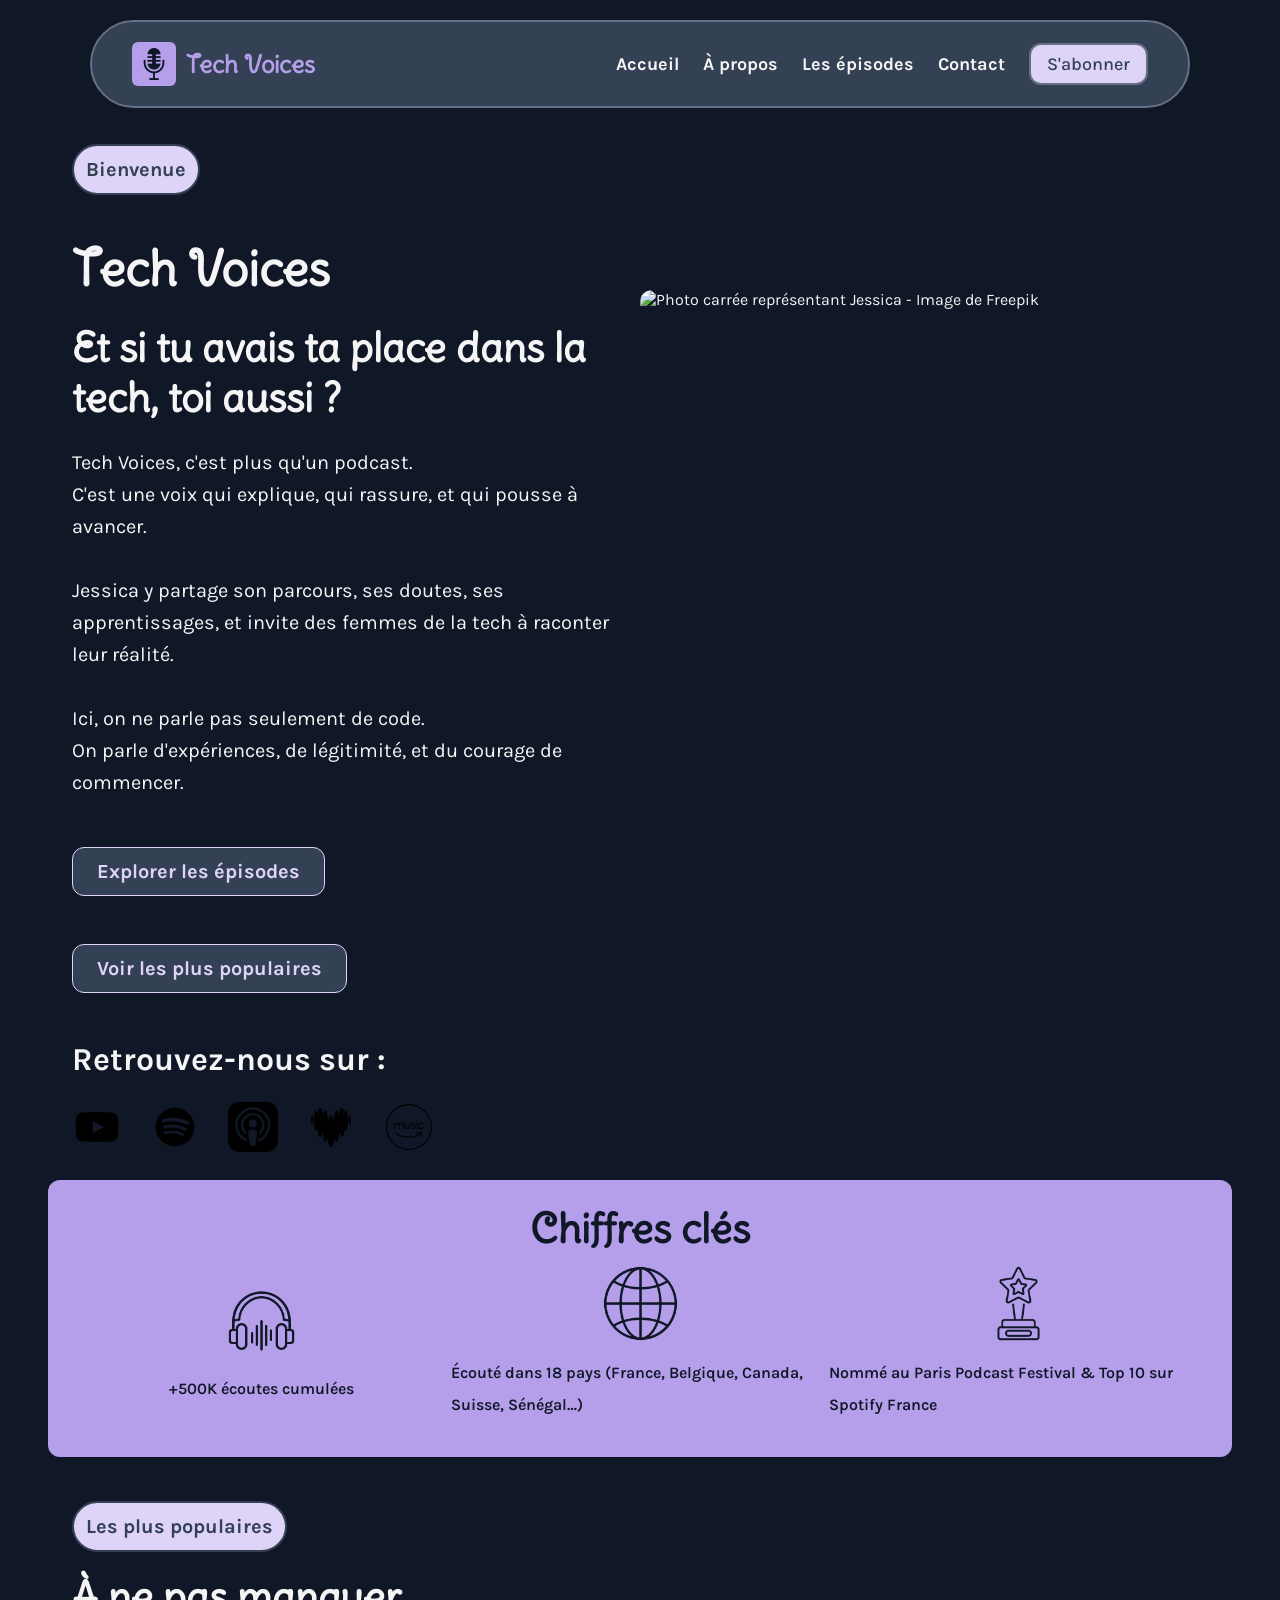
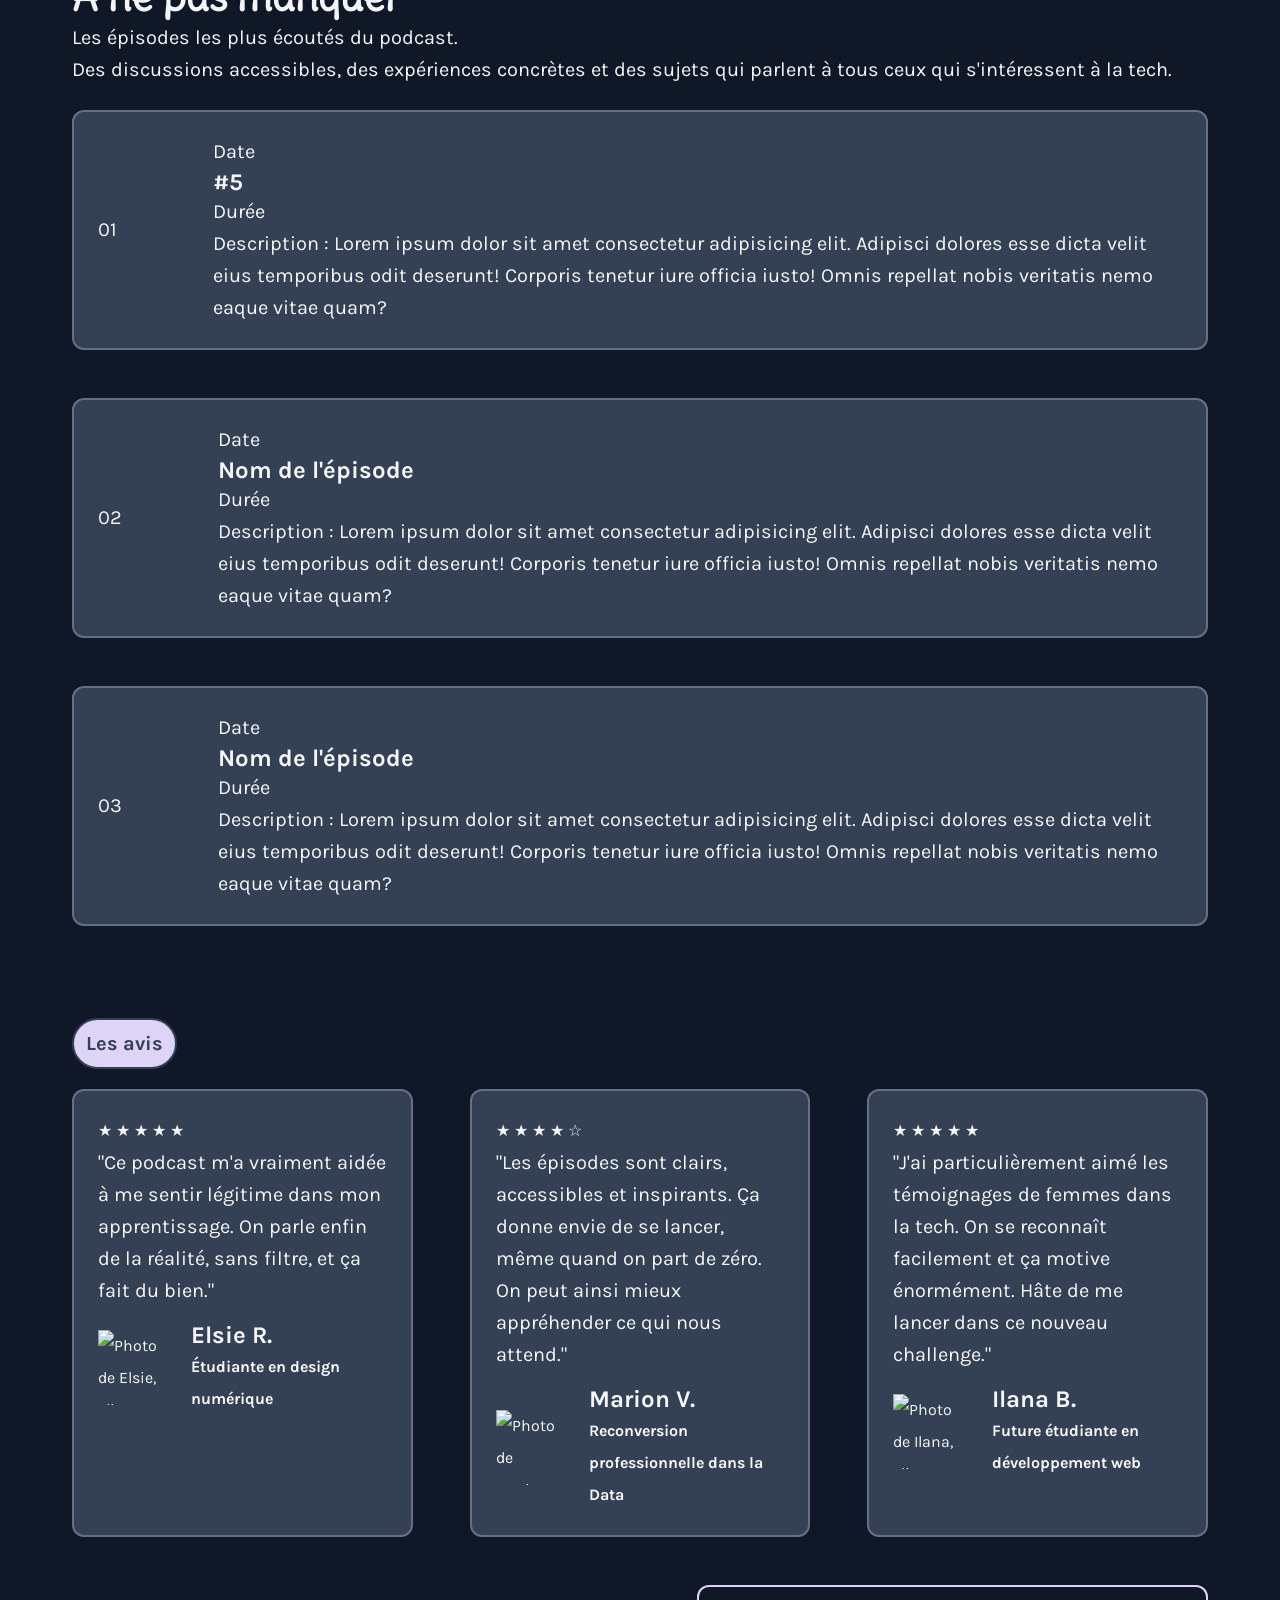
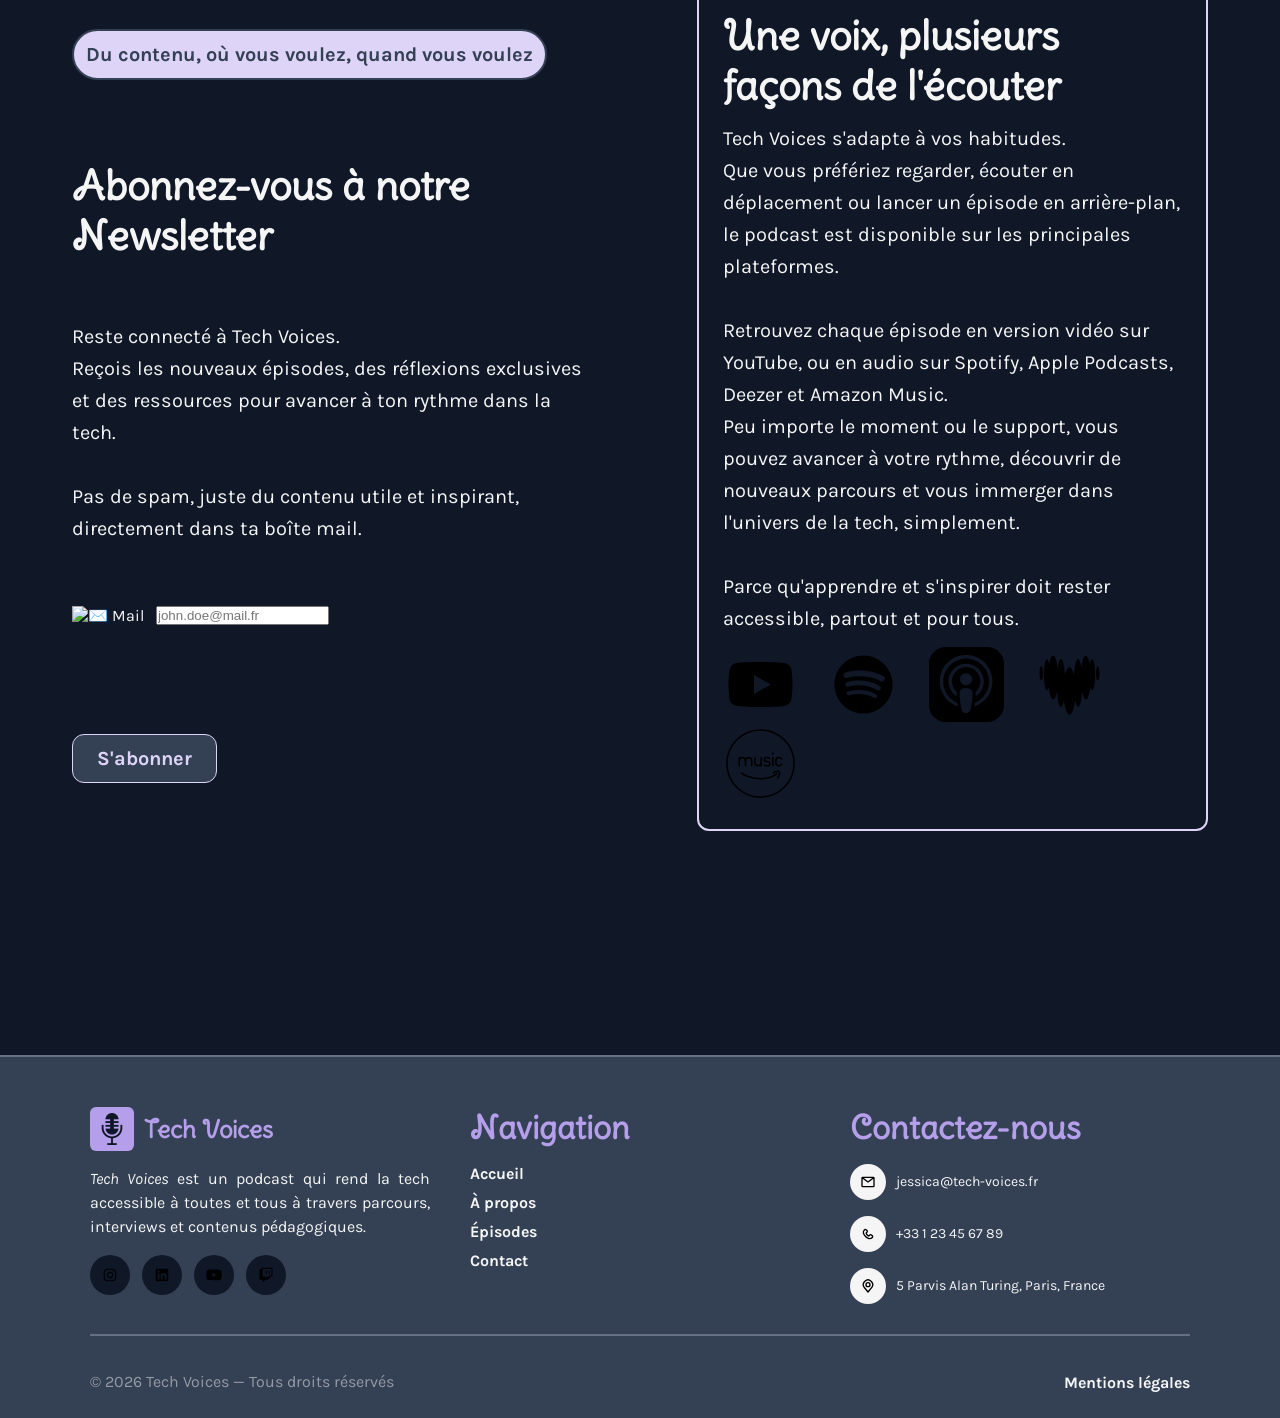
==== index.html @ b7dbbfb1 "Project init - Tech Voices" ====
<!doctype html>
<html lang="fr">
  <head>
    <meta charset="UTF-8" />
    <meta name="viewport" content="width=device-width, initial-scale=1.0" />
    <title>Tech Voices - Podcast</title>
    <link rel="stylesheet" href="css/style.css" />
    <link rel="stylesheet" href="css/index.css" />
  </head>

  <body>
    <!--Navbar-->
    <header class="header">
      <div class="navbar">
        <a href="index.html" class="nav-left">
          <div class="logo-icon">
            <img
              src="./images/logo-micro-flaticon.png"
              alt="Logo représentant un micro - Flaticon"
            />
          </div>
          <h2>Tech Voices</h2>
        </a>

        <nav class="nav-links">
          <a href="./index.html">Accueil</a>
          <a href="./html/about.html">À propos</a>
          <a href="./html/episodes.html">Les épisodes</a>
          <a href="./html/contact.html">Contact</a>
          <a href="./index.html#newsletter" id="subscribe-btn">S'abonner</a>
        </nav>
      </div>
    </header>

    <main class="main-home">
      <!--Section 1-->
      <section class="hero">
        <div class="hero-content">
          <div class="tag-container left">
            <span class="section-tag">Bienvenue</span>
          </div>
          <h1 class="title">Tech Voices</h1>
          <h2 class="title">
            Et si tu avais ta place dans la tech, toi aussi ?
          </h2>
          <p>
            Tech Voices, c'est plus qu'un podcast. <br />
            C'est une voix qui explique, qui rassure, et qui pousse à avancer.
            <br /><br />
            Jessica y partage son parcours, ses doutes, ses apprentissages, et
            invite des femmes de la tech à raconter leur réalité. <br /><br />
            Ici, on ne parle pas seulement de code. <br />
            On parle d'expériences, de légitimité, et du courage de commencer.
          </p>
          <div class="buttons">
            <a href="./html/episodes.html" class="btn"
              >Explorer les épisodes</a
            >
            <a href="#populary" class="btn">Voir les plus populaires</a>
          </div>
          <h3>Retrouvez-nous sur :</h3>
          <div>
            <a
              href="https://www.youtube.com/"
              target="_blank"
              class="streaming-icon"
              title="YouTube"
              ><img
                src="./images/icons/fa7-brands--youtube.svg"
                alt="Logo de YouTube - Iconify"
                height="50px"
                width="50px"
                class="icones-plateformes"
            /></a>
            <a
              href="https://open.spotify.com/intl-fr"
              target="_blank"
              class="streaming-icon"
              title="Spotify"
              ><img
                src="./images/icons/fa7-brands--spotify.svg"
                alt="Logo de Spotify - Iconify"
                height="50px"
                width="50px"
                class="icones-plateformes"
            /></a>
            <a
              href="https://podcasts.apple.com/fr/new"
              target="_blank"
              class="streaming-icon icones8"
              title="Apple Music"
              ><img
                src="./images/icons/simple-icons--applepodcasts.svg"
                alt="Logo de Apple Podcasts"
                height="50px"
                width="50px"
                class="icones-plateformes"
            /></a>
            <a
              href="https://www.deezer.com/fr/"
              target="_blank"
              class="streaming-icon"
              title="Deezer"
              ><img
                src="./images/icons/fa7-brands--deezer.svg"
                alt="Logo de Deezer icones8"
                height="50px"
                width="50px"
                class="icones-plateformes"
            /></a>
            <a
              href="https://www.amazon.fr/music"
              target="_blank"
              class="streaming-icon"
              title="Amazon Music"
              ><img
                src="./images/icons/arcticons--amazon-music.svg"
                alt="Logo de Amazon Music - icones8"
                height="50px"
                width="50px"
                class="icones-plateformes"
            /></a>
          </div>
        </div>
        <div class="hero-image">
          <img
            src="./images/page-1-accueil/jessica-freepik.png"
            alt="Photo carrée représentant Jessica - Image de Freepik"
            width="700px"
            height="700px"
            class="image"
          />
        </div>
      </section>

      <article class="container-chiffres-cles">
        <h2 class="title">Chiffres clés</h2>
        <div class="chiffres-cles">
          <div class="categories-chiffres-cles">
            <img
              src="./images/page-1-accueil/flaticon-ecoutes.png"
              alt="Icône de casque - Flaticon"
              width="75px"
              height="75px"
            />
            <p class="p-chiffres-cles">+500K écoutes cumulées</p>
          </div>
          <div class="categories-chiffres-cles">
            <img
              src="./images/page-1-accueil/flaticon-pays.png"
              alt="Icône d'un globe - Flaticon"
              width="75px"
              height="75px"
            />
            <p class="p-chiffres-cles">
              Écouté dans 18 pays (France, Belgique, Canada, Suisse, Sénégal…)
            </p>
          </div>
          <div class="categories-chiffres-cles">
            <img
              src="./images/page-1-accueil/flaticon-prix.png"
              alt="Icône d'un trophée - Flaticon"
              width="75px"
              height="75px"
            />
            <p class="p-chiffres-cles">
              Nommé au Paris Podcast Festival & Top 10 sur Spotify France
            </p>
          </div>
        </div>
      </article>

      <!--Section 2-->
      <section id="populary" class="populary">
        <div class="tag-container left">
          <span class="section-tag">Les plus populaires</span>
        </div>
        <h2 class="title">À ne pas manquer</h2>
        <p>
          Les épisodes les plus écoutés du podcast. <br />
          Des discussions accessibles, des expériences concrètes et des sujets
          qui parlent à tous ceux qui s'intéressent à la tech.
        </p>
        <div class="episode-container">
          <p>01</p>
          <a href="#"><img src="https://placehold.co/200" alt="" /></a>
          <article>
            <p>Date</p>
            <h4>#5</h4>
            <p>Durée</p>
            <p>
              Description : Lorem ipsum dolor sit amet consectetur adipisicing
              elit. Adipisci dolores esse dicta velit eius temporibus odit
              deserunt! Corporis tenetur iure officia iusto! Omnis repellat
              nobis veritatis nemo eaque vitae quam?
            </p>
          </article>
        </div>
        <div class="episode-container">
          <p>02</p>
          <a href="#"><img src="https://placehold.co/200" alt="" /></a>
          <article>
            <p>Date</p>
            <h4>Nom de l'épisode</h4>
            <p>Durée</p>
            <p>
              Description : Lorem ipsum dolor sit amet consectetur adipisicing
              elit. Adipisci dolores esse dicta velit eius temporibus odit
              deserunt! Corporis tenetur iure officia iusto! Omnis repellat
              nobis veritatis nemo eaque vitae quam?
            </p>
          </article>
        </div>
        <div class="episode-container">
          <p>03</p>
          <a href="#"><img src="https://placehold.co/200" alt="" /></a>
          <article>
            <p>Date</p>
            <h4>Nom de l'épisode</h4>
            <p>Durée</p>
            <p>
              Description : Lorem ipsum dolor sit amet consectetur adipisicing
              elit. Adipisci dolores esse dicta velit eius temporibus odit
              deserunt! Corporis tenetur iure officia iusto! Omnis repellat
              nobis veritatis nemo eaque vitae quam?
            </p>
          </article>
        </div>
      </section>

      <!--Section 3-->
      <section class="avis">
        <div class="tag-container left">
          <span class="section-tag">Les avis</span>
        </div>
        <div class="card-container">
          <div class="card">
            <div>
              <span class="star full">&#9733;</span>
              <span class="star full">&#9733;</span>
              <span class="star full">&#9733;</span>
              <span class="star full">&#9733;</span>
              <span class="star full">&#9733;</span>
            </div>
            <p>
              "Ce podcast m'a vraiment aidée à me sentir légitime dans mon
              apprentissage. On parle enfin de la réalité, sans filtre, et ça
              fait du bien."
            </p>
            <article class="avis-personne">
              <img
                src="./images/page-1-accueil/avis-elsie-pressfoto-freepik.png"
                alt="Photo de Elsie, cliente satisfaite ayant laissé un avis 5 étoiles - Image de pressfoto sur Freepik"
                width="75px"
                height="75px"
              />
              <div>
                <h4>Elsie R.</h4>
                <h4 class="job">Étudiante en design numérique</h4>
              </div>
            </article>
          </div>
          <div class="card">
            <div>
              <span class="star full">&#9733;</span>
              <span class="star full">&#9733;</span>
              <span class="star full">&#9733;</span>
              <span class="star full">&#9733;</span>
              <span class="star empty">&#9734;</span>
            </div>
            <p>
              "Les épisodes sont clairs, accessibles et inspirants. Ça donne
              envie de se lancer, même quand on part de zéro. On peut ainsi
              mieux appréhender ce qui nous attend."
            </p>
            <article class="avis-personne">
              <img
                src="./images/page-1-accueil/avis-marion-freepik.png"
                alt="Photo de Marion, cliente satisfaite ayant laissé un avis 4 étoiles - Image de Freepik"
                width="75px"
                height="75px"
              />
              <div>
                <h4>Marion V.</h4>
                <h4 class="job">Reconversion professionnelle dans la Data</h4>
              </div>
            </article>
          </div>
          <div class="card">
            <div>
              <span class="star full">&#9733;</span>
              <span class="star full">&#9733;</span>
              <span class="star full">&#9733;</span>
              <span class="star full">&#9733;</span>
              <span class="star full">&#9733;</span>
            </div>
            <p>
              "J'ai particulièrement aimé les témoignages de femmes dans la
              tech. On se reconnaît facilement et ça motive énormément. Hâte de
              me lancer dans ce nouveau challenge."
            </p>
            <article class="avis-personne">
              <img
                src="./images/page-1-accueil/avis-ilana-lookstudio-freepik.png"
                alt="Photo de Ilana, cliente satisfaite ayant laissé un avis 5 étoiles - Image de lookstudio sur Freepik"
                width="75px"
                height="75px"
              />
              <div>
                <h4>Ilana B.</h4>
                <h4 class="job">Future étudiante en développement web</h4>
              </div>
            </article>
          </div>
        </div>
      </section>

      <!--Section 4-->
      <section class="newsletter-section">
        <div class="subscribe-newsletter" id="newsletter">
          <div class="tag-container left">
            <span class="section-tag"
              >Du contenu, où vous voulez, quand vous voulez</span
            >
          </div>
          <h2 class="title">Abonnez-vous à notre Newsletter</h2>
          <p>
            Reste connecté à Tech Voices. <br />
            Reçois les nouveaux épisodes, des réflexions exclusives et des
            ressources pour avancer à ton rythme dans la tech. <br /><br />
            Pas de spam, juste du contenu utile et inspirant, directement dans
            ta boîte mail.
          </p>
          <div class="input-container">
            <span class="icon"
              ><img
                src="https://placehold.co/24"
                alt="✉️​ Mail"
                width="24px"
                height="24px"
            /></span>
            <input type="email" placeholder="john.doe@mail.fr" />
          </div>
          <div class="buttons">
            <a href="#" class="btn">S'abonner</a>
          </div>
        </div>
        <div class="streaming-podcast">
          <h2 class="title">Une voix, plusieurs façons de l'écouter</h2>
          <p>
            Tech Voices s'adapte à vos habitudes. <br />
            Que vous préfériez regarder, écouter en déplacement ou lancer un
            épisode en arrière-plan, le podcast est disponible sur les
            principales plateformes. <br /><br />
            Retrouvez chaque épisode en version vidéo sur YouTube, ou en audio
            sur Spotify, Apple Podcasts, Deezer et Amazon Music. <br />
            Peu importe le moment ou le support, vous pouvez avancer à votre
            rythme, découvrir de nouveaux parcours et vous immerger dans
            l'univers de la tech, simplement. <br /><br />
            Parce qu'apprendre et s'inspirer doit rester accessible, partout et
            pour tous.
          </p>
          <div>
            <a
              href="https://www.youtube.com/"
              target="_blank"
              class="streaming-icon"
              title="YouTube"
              ><img
                src="./images/icons/fa7-brands--youtube.svg"
                alt="Logo de YouTube - Iconify"
                height="75px"
                width="75px"
            /></a>
            <a
              href="https://open.spotify.com/intl-fr"
              target="_blank"
              class="streaming-icon"
              title="Spotify"
              ><img
                src="./images/icons/fa7-brands--spotify.svg"
                alt="Logo de Spotify - Iconify"
                height="75px"
                width="75px"
            /></a>
            <a
              href="https://podcasts.apple.com/fr/new"
              target="_blank"
              class="streaming-icon"
              title="Apple Podcasts"
              ><img
                src="./images/icons/simple-icons--applepodcasts.svg"
                alt="Logo de Apple Podcasts - Iconify"
                height="75px"
                width="75px"
            /></a>
            <a
              href="https://www.deezer.com/fr/"
              target="_blank"
              class="streaming-icon"
              title="Deezer"
              ><img
                src="./images/icons/fa7-brands--deezer.svg"
                alt="Logo de Deezer - Iconify"
                height="75px"
                width="75px"
            /></a>
            <a
              href="https://www.amazon.fr/music"
              target="_blank"
              class="streaming-icon"
              title="Amazon Music"
              ><img
                src="./images/icons/arcticons--amazon-music.svg"
                alt="Logo de Amazon Music - Iconify"
                height="75px"
                width="75px"
            /></a>
          </div>
        </div>
      </section>
    </main>

    <!--Footer-->
    <footer class="footer">
      <div class="footer-container">
        <div class="footer-col">
          <a href="index.html" class="nav-left">
            <div class="logo-icon">
              <img
                src="./images/logo-micro-flaticon.png"
                alt="Logo micro"
              />
            </div>
            <h2>Tech Voices</h2>
          </a>

          <p class="footer-description">
            <em>Tech Voices</em> est un podcast qui rend la tech accessible à
            toutes et tous à travers parcours, interviews et contenus
            pédagogiques.
          </p>

          <div class="socials">
            <a
              href="https://www.instagram.com"
              target="_blank"
              title="Instagram"
            >
              <img
                src="./images/icons/fa7-brands--instagram.svg"
                alt="Logo Instagram - Iconify"
              />
            </a>
            <a href="https://fr.linkedin.com/" target="_blank" title="LinkedIn">
              <img
                src="./images/icons/fa7-brands--square-linkedin.svg"
                alt="Logo LinkedIn - Iconify"
              />
            </a>
            <a href="https://www.youtube.com/" target="_blank" title="YouTube">
              <img
                src="./images/icons/fa7-brands--youtube.svg"
                alt="Logo YouTube - Iconify"
              />
            </a>
            <a href="https://www.twitch.tv/" target="_blank" title="Twitch">
              <img
                src="./images/icons/fa7-brands--twitch.svg"
                alt="Logo Twitch - Iconify"
              />
            </a>
          </div>
        </div>

        <div class="footer-col">
          <h3>Navigation</h3>
          <nav class="footer-links">
            <a href="./index.html">Accueil</a>
            <a href="./html/about.html">À propos</a>
            <a href="./html/episodes.html">Épisodes</a>
            <a href="./html/contact.html">Contact</a>
          </nav>
        </div>

        <div class="footer-col">
          <h3>Contactez-nous</h3>

          <div class="contact-item">
            <div class="icon-circle">
              <img
                src="./images/icons/flowbite--envelope-outline.svg"
                alt="Icône mail - Iconify"
                class=""
              />
            </div>
            <p>jessica@tech-voices.fr</p>
          </div>

          <div class="contact-item">
            <div class="icon-circle">
              <img
                src="./images/icons/flowbite--phone-outline.svg"
                alt="Icône téléphone - Iconify"
              />
            </div>
            <p>+33 1 23 45 67 89</p>
          </div>

          <div class="contact-item">
            <div class="icon-circle">
              <img
                src="./images/icons/flowbite--map-pin-alt-outline.svg"
                alt="Icône localisation - Iconify"
              />
            </div>
            <p>5 Parvis Alan Turing, Paris, France</p>
          </div>
        </div>
      </div>

      <hr />

      <div class="footer-bottom">
        <p>© 2026 Tech Voices — Tous droits réservés</p>
        <a href="#">Mentions légales</a>
      </div>
    </footer>
  </body>
</html>
---- css/style.css ----
@import url("https://fonts.googleapis.com/css2?family=Delius+Swash+Caps&display=swap");
@import url("https://fonts.googleapis.com/css2?family=Karla:ital,wght@0,200..800;1,200..800&display=swap");

:root {
  --title-font: "Delius Swash Caps", cursive;
  --paragraph-font: "Karla", sans-serif;

  --h1: 48px;
  --h2: 40px;
  --h3: 32px;
  --h4: 24px;
  --p: 20px;

  --light-color: #f5f5f5;
  --dark-color: #101828;
  --light-gray-color: #667085;
  --gray-color: #344054;
  --accent-color: #b59fea;
  --light-accent-color: #ded4f7;
  --close-color: #a41922;

  --margin: 48px;
  --padding: 24px;
}

* {
  margin: 0;
  padding: 0;
  box-sizing: border-box;
}

html {
  scroll-behavior: smooth;
}

body {
  background-color: var(--dark-color);
  color: var(--light-color);
  font-family: var(--paragraph-font);
}

/* ===== Header ===== */

.header {
  position: fixed;
  top: 0;
  width: 100%;
  padding: 20px 0;
  display: flex;
  justify-content: center;
  backdrop-filter: blur(6px);
  -webkit-backdrop-filter: blur(6px);
  z-index: 1000;
}

.navbar {
  width: 90%;
  max-width: 1100px;
  height: auto;
  display: flex;
  justify-content: space-between;
  align-items: center;
  background-color: var(--gray-color);
  border: 2px solid var(--light-gray-color);
  border-radius: 999px;
  padding: 20px 40px;
  flex-wrap: wrap;
}

.nav-left {
  display: flex;
  align-items: center;
  gap: 10px;
  text-decoration: none;
}

.logo-icon {
  background-color: var(--accent-color);
  padding: 6px;
  border-radius: 6px;
  display: flex;
  align-items: center;
  justify-content: center;
}

.logo-icon img {
  width: 32px;
  height: 32px;
  max-width: 100%;
  height: auto;
}

.nav-left h2 {
  color: var(--accent-color);
  font-family: var(--title-font);
  font-size: 24px;
  font-weight: 600;
}

.nav-links {
  display: flex;
  align-items: center;
  gap: 24px;
  flex-wrap: wrap;
}

.nav-links a {
  color: var(--light-color);
  text-decoration: none;
  font-size: 18px;
  font-weight: bold;
  transition: 0.3s;
}

.nav-links a:hover {
  color: var(--accent-color);
}

#subscribe-btn {
  background-color: var(--light-accent-color);
  color: var(--gray-color);
  border: 2px solid var(--light-gray-color);
  padding: 8px 16px;
  border-radius: 12px;
  font-weight: 500;
  transition: 0.3;
  transform: scale(1);
  animation: shake 1s infinite;
}

@keyframes shake {
  0% {
    transform: rotate(0deg);
  }
  25% {
    transform: rotate(3deg);
  }
  50% {
    transform: rotate(0deg);
  }
  75% {
    transform: rotate(-3deg);
  }
  100% {
    transform: rotate(0deg);
  }
}

#subscribe-btn:hover {
  color: var(--light-color);
  background-color: var(--accent-color);
  transition: 0.5s;
}

/*Main*/

.main-home {
  margin-top: 100px;
  margin-right: var(--margin);
  margin-left: var(--margin);
}

.main-about {
  margin-top: 150px;
  margin-right: var(--margin);
  margin-left: var(--margin);
}

.main-episodes {
  margin-top: 150px;
  margin-bottom: 100px;
  margin-right: var(--margin);
  margin-left: var(--margin);
}

.main-contact {
  margin-top: 150px;
  margin-bottom: 100px;
  margin-right: var(--margin);
  margin-left: var(--margin);
}

/* Titre */

.title {
  font-family: var(--title-font);
}

h1 {
  font-size: var(--h1);
}

h2 {
  font-size: var(--h2);
}

h3 {
  font-size: var(--h3);
}

h4 {
  font-size: var(--h4);
}

.job {
  font-size: 16px;
}

p {
  font-size: var(--p);
  line-height: 32px;
}

/*Titre des sections*/

.tag-container {
  width: 100%;
  margin: 20px 0;
  display: flex;
}

.tag-container.left {
  justify-content: flex-start;
}

.tag-container.center {
  justify-content: center;
}

.tag-container.right {
  justify-content: flex-end;
}

.section-tag {
  display: inline-block;
  padding: 12px;
  background-color: var(--light-accent-color);
  color: var(--gray-color);
  font-size: var(--p);
  font-weight: 700;
  border: 2px solid var(--gray-color);
  border-radius: 999px;
}

/*Boutons*/

.buttons {
  display: inline-block;
}

.btn {
  display: inline-block;
  color: var(--light-accent-color);
  text-decoration: none;
  font-size: var(--p);
  font-weight: bold;
  background-color: var(--gray-color);
  border: 1px solid var(--light-accent-color);
  border-radius: 12px;
  padding: 12px 24px;
  margin: 24px 24px 24px 0;
  transition-duration: 1.5s;
}

.btn:hover {
  color: var(--light-color);
  background-color: var(--accent-color);
  transform: scale(0.9);
}

/* Image ou Photo */

.image {
  border-radius: 12px;
}

/* ===== Footer ===== */

.footer {
  width: 100%;
  margin-top: 200px;
  background: var(--gray-color);
  border-top: 2px solid var(--light-gray-color);
  padding: 50px 20px 20px;
}

.footer-container {
  width: 90%;
  max-width: 1100px;
  margin: auto;

  display: flex;
  flex-direction: row;
  justify-content: space-between;
  gap: 40px;
  flex-wrap: wrap;
}

.footer-col {
  display: flex;
  flex-direction: column;
  align-items: flex-start;
  gap: 16px;

  flex: 1;
  min-width: 220px;
}

.footer-description {
  color: var(--light-color);
  font-size: 16px;
  line-height: 24px;
  text-align: justify;
  max-width: 100%;
}

.footer-col h3 {
  color: var(--accent-color);
  font-family: var(--title-font);
}

.footer-links {
  display: flex;
  flex-direction: column;
  gap: 10px;
}

.footer a {
  text-decoration: none;
  color: var(--light-color);
  font-size: 16px;
  font-weight: 700;
  transition: 0.3s;
}

.footer a:hover {
  color: var(--accent-color);
}

.socials {
  display: flex;
  gap: 12px;
}

.socials a {
  width: 40px;
  height: 40px;
  background: var(--dark-color);
  border-radius: 50%;

  display: flex;
  align-items: center;
  justify-content: center;
}

.socials img {
  width: 18px;
  height: 18px;
}

.contact-item {
  display: flex;
  align-items: center;
  gap: 10px;
}

.icon-circle {
  width: 36px;
  height: 36px;
  background: var(--light-color);
  border-radius: 50%;

  display: flex;
  align-items: center;
  justify-content: center;
}

.icon-circle img {
  width: 16px;
  height: 16px;
}

.contact-item p {
  color: var(--light-color);
  font-size: 14px;
}

.footer hr {
  width: 90%;
  max-width: 1100px;
  margin: 30px auto;
  border: 1px solid var(--light-gray-color);
}

.footer-bottom {
  width: 90%;
  max-width: 1100px;
  margin: auto;

  display: flex;
  justify-content: space-between;
  align-items: center;
  flex-wrap: wrap;
  gap: 10px;
}

.footer-bottom p {
  color: var(--light-color);
  font-size: 16px;
  opacity: 0.5;
}

.footer-bottom a {
  color: var(--light-color);
  font-size: 16px;
}
---- css/index.css ----
/* Hero section - Accueil */

.hero{

    display: flex;
    flex-direction: row;
    flex-wrap: nowrap;

    padding: var(--padding);
}

.hero-content{
    display: flex;
    flex-direction: column;
    justify-content: center;
    max-width: 50%;
    gap: 24px;
}

.hero-image{
    display: flex;
    justify-content: center;
    align-items: center;
    flex: 1;
    max-width: 50%;
}

.streaming-icon{
    margin: 24px 24px 24px 0;
}

/* Chiffres clés */

.container-chiffres-cles{
    height: 20%;
    display: flex;
    flex-direction: column;
    align-items: center;
    padding: 24px;
    color: var(--dark-color);
    background-color: var(--accent-color);
    border-radius: 12px;
}

.chiffres-cles{
    display: flex;
    flex-direction: row;
    justify-content: space-around;
    align-items: center;
    width: 100%;
    margin: 12px;
}

.categories-chiffres-cles{
    display: flex;
    flex-direction: column;
    justify-content: center;
    align-items: center;
    width: 40%;
    line-height: 32px;
}

.p-chiffres-cles{
    font-size: 16px;
    font-weight: 600;
    margin-top: 16px;
}

/*Les épisodes les plus populaires*/

.populary{
    min-height: 90%;

    display: flex;
    flex-direction: column;
    flex-wrap: wrap;

    padding: var(--padding);
}

/*Episodes*/

.episode-container{
    display: flex;
    flex-direction: row;
    align-items: center;
    gap: 48px;
    padding: 24px;
    margin: 24px 0;
    background-color: var(--gray-color);
    border: 2px solid var(--light-gray-color);
    border-radius: 12px;
}

/* Les avis */

.avis{
    padding: var(--padding);
}

.card-container{
    display: flex;
    flex-direction: row;
    justify-content: space-between;
}

.card{
    flex-direction: column;
    line-height: 32px;
    padding: 24px;
    width: 30%;
    background-color: var(--gray-color);
    border: 2px solid var(--light-gray-color);
    border-radius: 12px;
}

.avis-personne{
    display: flex;
    flex-direction: row;
    align-items: center;
    gap: 24px;
    margin-top: 12px;
}

/*Section Newsletter */

.newsletter-section {
    display: flex;
    gap: 32px;
    justify-content: space-between;
    flex-wrap: wrap;

    padding: var(--padding);
}

.subscribe-newsletter, .streaming-podcast{
    display: flex;
    flex-direction: column;
    justify-content: space-around;
    align-items: flex-start;
    max-width: 45%;
    gap: 12px;
}

.input-container{
    display: flex;
    flex-direction: row;
    justify-content: flex-start;
    align-items: center;
    margin-bottom: 24px;
}

.icon{
    margin-right: 12px;
}

.streaming-podcast{
    border: 2px solid var(--light-accent-color);
    padding: 24px;
    border-radius: 12px;
}
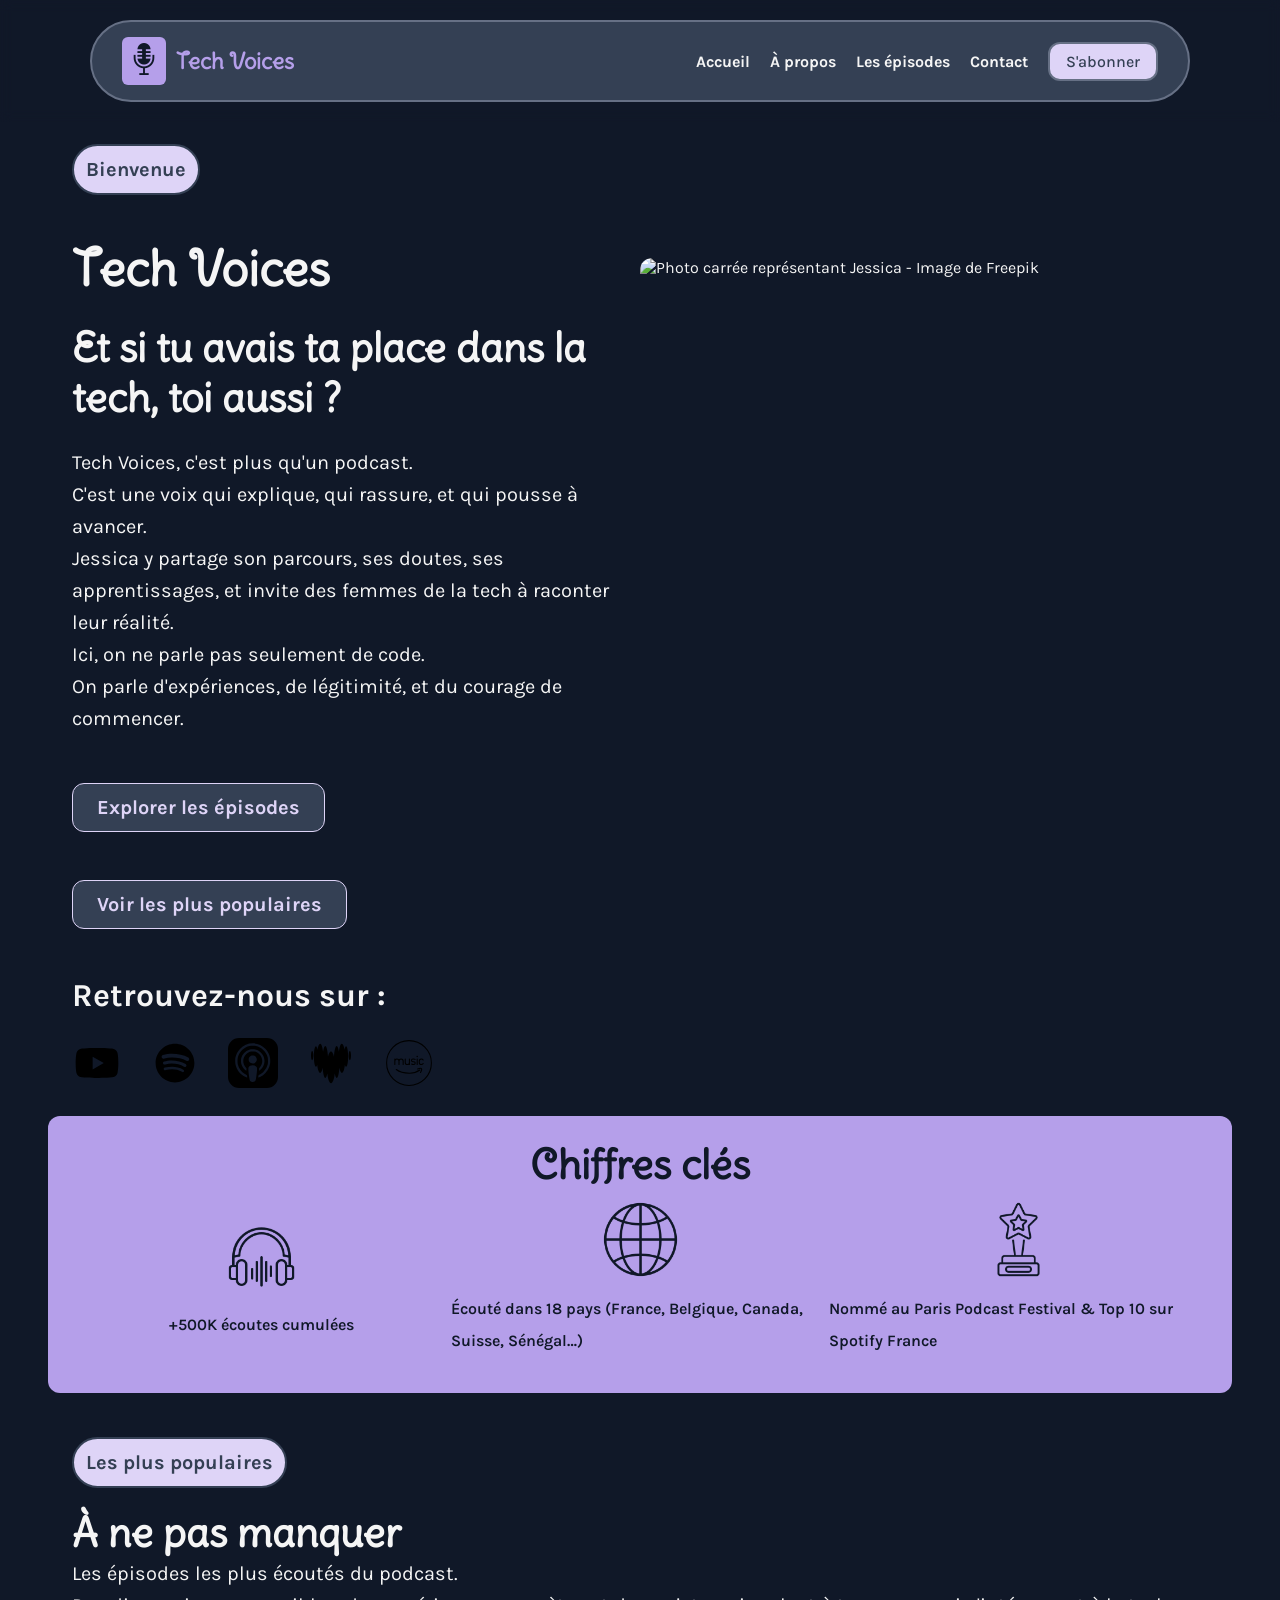
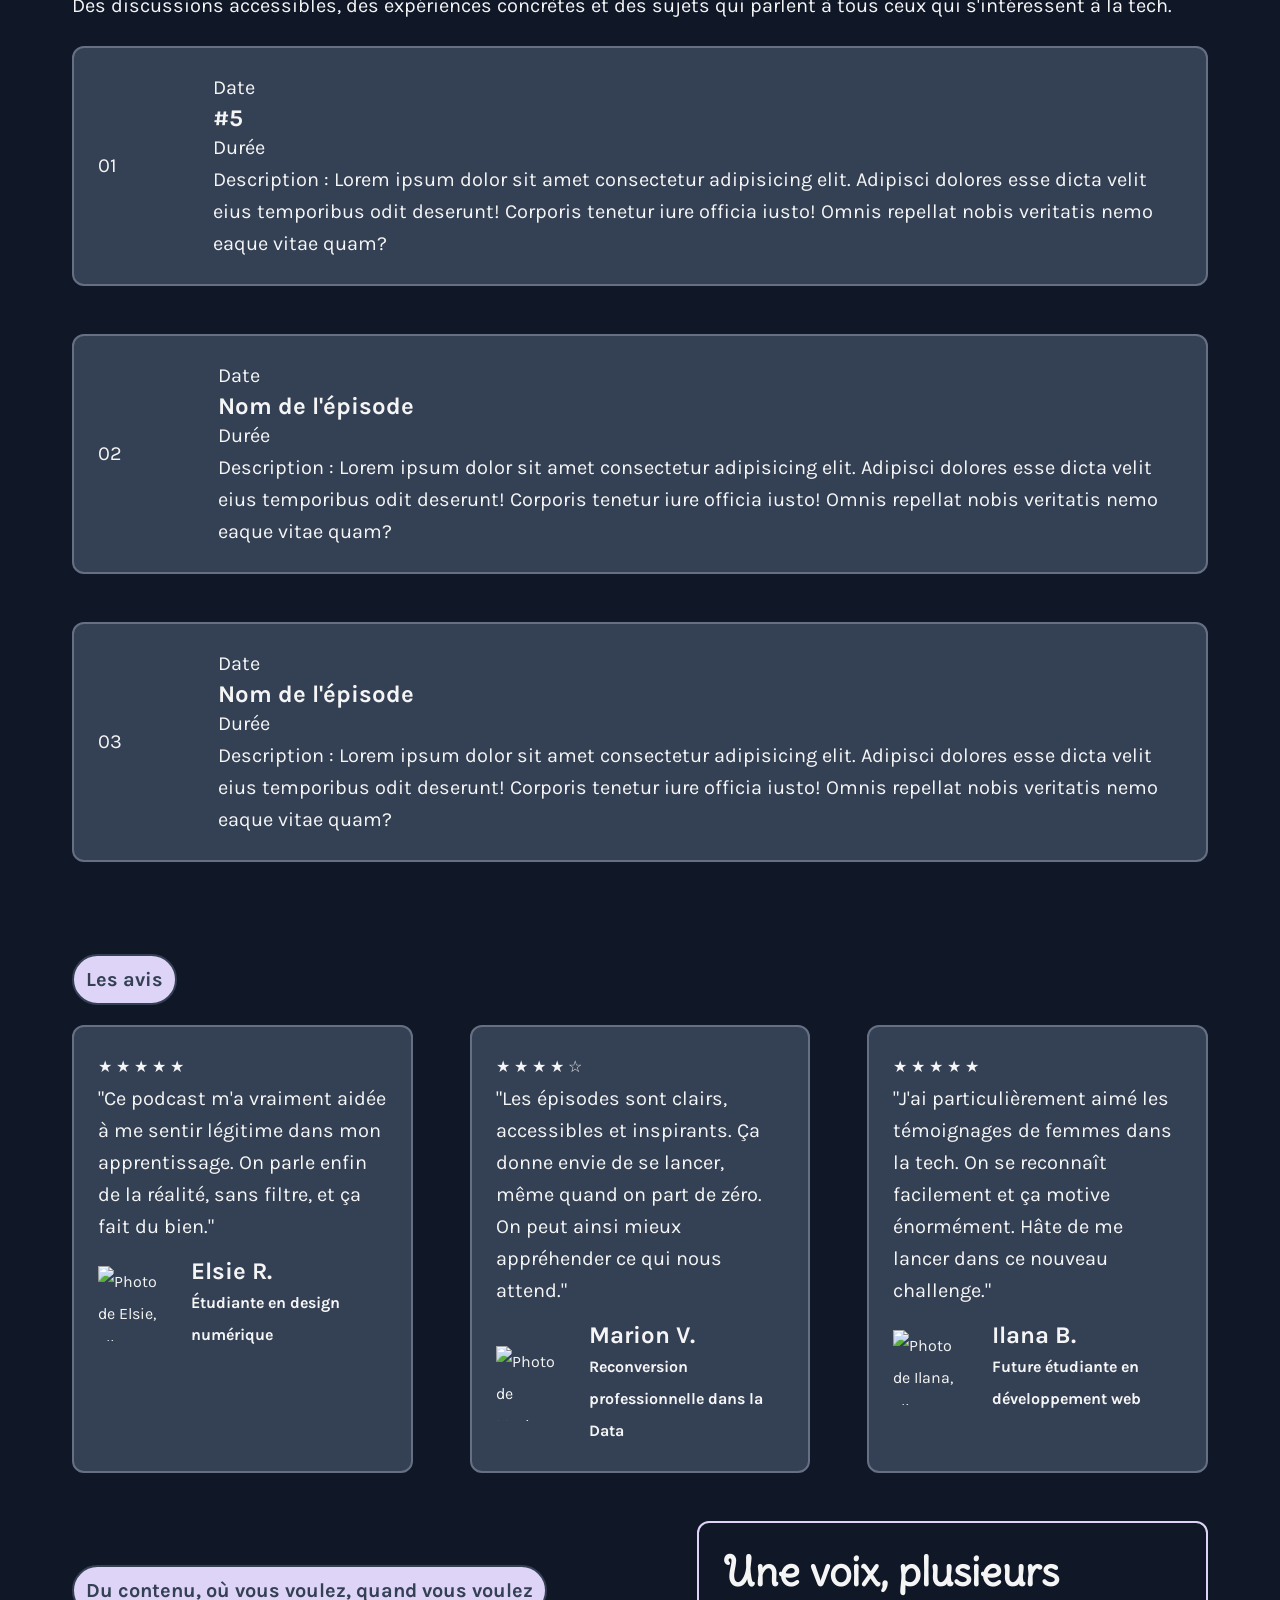
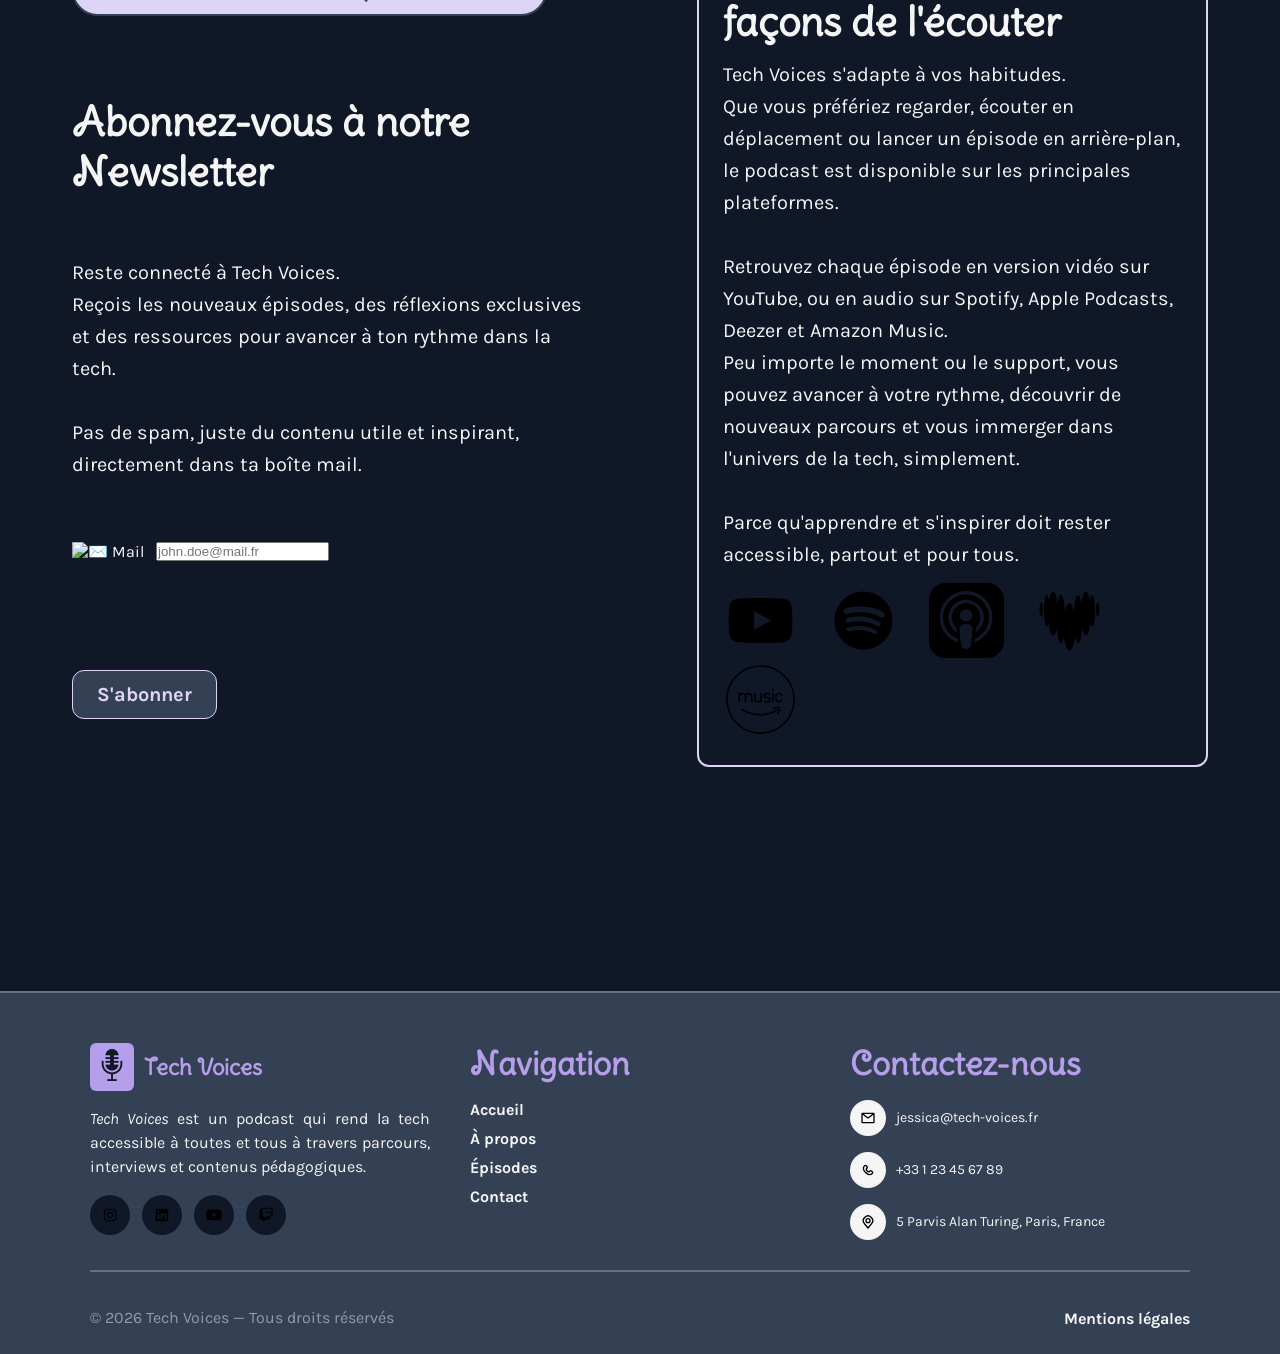
==== commit 5c931c3f: "Add responsive design to homepage" ====
--- a/index.html
+++ b/index.html
@@ -6,6 +6,7 @@
     <title>Tech Voices - Podcast</title>
     <link rel="stylesheet" href="css/style.css" />
     <link rel="stylesheet" href="css/index.css" />
+    <link rel="stylesheet" href="css/responsive.css" />
   </head>
 
   <body>
@@ -22,6 +23,9 @@
           <h2>Tech Voices</h2>
         </a>
 
+        <input type="checkbox" id="burger-toggle" />
+        <label for="burger-toggle" class="burger">☰</label>
+
         <nav class="nav-links">
           <a href="./index.html">Accueil</a>
           <a href="./html/about.html">À propos</a>
@@ -46,16 +50,14 @@
           <p>
             Tech Voices, c'est plus qu'un podcast. <br />
             C'est une voix qui explique, qui rassure, et qui pousse à avancer.
-            <br /><br />
+            <br />
             Jessica y partage son parcours, ses doutes, ses apprentissages, et
-            invite des femmes de la tech à raconter leur réalité. <br /><br />
+            invite des femmes de la tech à raconter leur réalité. <br />
             Ici, on ne parle pas seulement de code. <br />
             On parle d'expériences, de légitimité, et du courage de commencer.
           </p>
           <div class="buttons">
-            <a href="./html/episodes.html" class="btn"
-              >Explorer les épisodes</a
-            >
+            <a href="./html/episodes.html" class="btn">Explorer les épisodes</a>
             <a href="#populary" class="btn">Voir les plus populaires</a>
           </div>
           <h3>Retrouvez-nous sur :</h3>
@@ -126,8 +128,6 @@
           <img
             src="./images/page-1-accueil/jessica-freepik.png"
             alt="Photo carrée représentant Jessica - Image de Freepik"
-            width="700px"
-            height="700px"
             class="image"
           />
         </div>
@@ -427,10 +427,7 @@
         <div class="footer-col">
           <a href="index.html" class="nav-left">
             <div class="logo-icon">
-              <img
-                src="./images/logo-micro-flaticon.png"
-                alt="Logo micro"
-              />
+              <img src="./images/logo-micro-flaticon.png" alt="Logo micro" />
             </div>
             <h2>Tech Voices</h2>
           </a>
--- a/css/style.css
+++ b/css/style.css
@@ -1,5 +1,5 @@
 @import url("https://fonts.googleapis.com/css2?family=Delius+Swash+Caps&display=swap");
-@import url("https://fonts.googleapis.com/css2?family=Karla:ital,wght@0,200..800;1,200..800&display=swap");
+@import url("https://fonts.googleapis.com/css2?family=Karla:wght@200..800&display=swap");
 
 :root {
   --title-font: "Delius Swash Caps", cursive;
@@ -17,7 +17,6 @@
   --gray-color: #344054;
   --accent-color: #b59fea;
   --light-accent-color: #ded4f7;
-  --close-color: #a41922;
 
   --margin: 48px;
   --padding: 24px;
@@ -29,17 +28,15 @@
   box-sizing: border-box;
 }
 
+body {
+  background-color: var(--dark-color);
+  color: var(--light-color);
+  font-family: var(--paragraph-font);
+}
+
 html {
   scroll-behavior: smooth;
 }
-
-body {
-  background-color: var(--dark-color);
-  color: var(--light-color);
-  font-family: var(--paragraph-font);
-}
-
-/* ===== Header ===== */
 
 .header {
   position: fixed;
@@ -49,22 +46,20 @@
   display: flex;
   justify-content: center;
   backdrop-filter: blur(6px);
-  -webkit-backdrop-filter: blur(6px);
   z-index: 1000;
 }
 
 .navbar {
   width: 90%;
   max-width: 1100px;
-  height: auto;
   display: flex;
   justify-content: space-between;
   align-items: center;
   background-color: var(--gray-color);
   border: 2px solid var(--light-gray-color);
   border-radius: 999px;
-  padding: 20px 40px;
-  flex-wrap: wrap;
+  padding: 15px 30px;
+  position: relative;
 }
 
 .nav-left {
@@ -78,36 +73,27 @@
   background-color: var(--accent-color);
   padding: 6px;
   border-radius: 6px;
-  display: flex;
-  align-items: center;
-  justify-content: center;
 }
 
 .logo-icon img {
   width: 32px;
-  height: 32px;
-  max-width: 100%;
-  height: auto;
 }
 
 .nav-left h2 {
   color: var(--accent-color);
   font-family: var(--title-font);
-  font-size: 24px;
-  font-weight: 600;
+  font-size: 22px;
 }
 
 .nav-links {
   display: flex;
   align-items: center;
-  gap: 24px;
-  flex-wrap: wrap;
+  gap: 20px;
 }
 
 .nav-links a {
   color: var(--light-color);
   text-decoration: none;
-  font-size: 18px;
   font-weight: bold;
   transition: 0.3s;
 }
@@ -119,37 +105,19 @@
 #subscribe-btn {
   background-color: var(--light-accent-color);
   color: var(--gray-color);
-  border: 2px solid var(--light-gray-color);
-  padding: 8px 16px;
-  border-radius: 12px;
-  font-weight: 500;
-  transition: 0.3;
-  transform: scale(1);
-  animation: shake 1s infinite;
-}
-
-@keyframes shake {
-  0% {
-    transform: rotate(0deg);
-  }
-  25% {
-    transform: rotate(3deg);
-  }
-  50% {
-    transform: rotate(0deg);
-  }
-  75% {
-    transform: rotate(-3deg);
-  }
-  100% {
-    transform: rotate(0deg);
-  }
-}
-
-#subscribe-btn:hover {
-  color: var(--light-color);
-  background-color: var(--accent-color);
-  transition: 0.5s;
+  padding: 8px 14px;
+  border-radius: 10px;
+}
+
+#burger-toggle {
+  display: none;
+}
+
+.burger {
+  display: none;
+  color: var(--accent-color);
+  font-size: 28px;
+  cursor: pointer;
 }
 
 /*Main*/
--- a/css/index.css
+++ b/css/index.css
@@ -23,6 +23,11 @@
     align-items: center;
     flex: 1;
     max-width: 50%;
+}
+
+.image {
+    width: 700px;
+    height: 700px;
 }
 
 .streaming-icon{
--- a/css/responsive.css
+++ b/css/responsive.css
@@ -0,0 +1,165 @@
+*{
+    margin: 0;
+    padding: 0;
+    box-sizing: border-box;
+}
+
+@media only screen and (min-width: 769px) {
+    #subscribe-btn {
+        background-color: var(--light-accent-color);
+        color: var(--gray-color);
+        border: 2px solid var(--light-gray-color);
+        padding: 8px 16px;
+        border-radius: 12px;
+        font-weight: 500;
+        transition: 0.3s;
+        transform: scale(1);
+        animation: shake 1s infinite;
+    }
+
+    @keyframes shake {
+        0% {
+            transform: rotate(0deg);
+        }
+        25% {
+            transform: rotate(3deg);
+        }
+        50% {
+            transform: rotate(0deg);
+        }
+        75% {
+            transform: rotate(-3deg);
+        }
+        100% {
+            transform: rotate(0deg);
+        }
+    }
+
+    #subscribe-btn:hover {
+        color: var(--light-color);
+        background-color: var(--accent-color);
+        transition: 0.5s;
+    }
+}
+
+/* Page d'accueil */
+
+@media only screen and (max-width: 425px) {
+
+    header {
+        max-width: 100vw;
+    }
+
+    .navbar .burger {
+        display: block;
+    }
+
+    .navbar .nav-links {
+        position: fixed;
+        top: 100%;
+        right: 0;
+        left: 0;
+        width: 100%;
+        background-color: var(--gray-color);
+        flex-direction: column;
+        align-items: flex-end;
+        padding: 20px;
+        gap: 15px;
+        display: none;  
+    }
+
+    .navbar #burger-toggle:checked ~ .nav-links {
+        display: flex;
+    }
+
+    .hero {
+        flex-direction: column;
+        align-items: center;
+        justify-content: center;
+        flex-wrap: wrap;
+        padding: 12px;
+    }
+    .hero-content {
+        max-width: 100%;
+    }
+    .hero-image{
+    display: flex;
+    justify-content: center;
+    align-items: center;
+    flex: 1;
+    }
+    .image {
+        display: flex;
+        flex-direction: column;
+        align-items: center;
+        justify-content: center;
+        width: 300px;
+        height: 300px;
+        border-radius: 12px;
+    }
+
+    .chiffres-cles {
+        flex-wrap: wrap;
+        gap: 12px;
+    }
+    .categories-chiffres-cles {
+        flex: 1 1 200px;
+        max-width: 100%;
+        text-align: center;
+    }
+
+    .episode-container {
+        flex-direction: column;
+        align-items: center;
+        justify-content: center;
+        gap: 16px;
+        padding: 16px;
+        margin: 16px 0;
+    }
+    .episode-container article {
+        flex: 1 1 100%;
+    }
+
+    .card-container {
+        flex-wrap: wrap;
+        gap: 16px;
+        justify-content: center;
+    }
+    .card {
+        flex: 1 1 280px;
+        max-width: 100%;
+    }
+    .avis-personne{
+        display: flex;
+        flex-direction: column;
+    }
+
+    .newsletter-section {
+        flex-direction: column;
+        gap: 24px;
+        padding: 12px;
+    }
+    .subscribe-newsletter, .streaming-podcast {
+        max-width: 100%;
+        align-items: center;
+    }
+
+    .buttons .btn {
+        margin: 12px 0;
+    }
+
+    .streaming-icon {
+        margin: 12px;
+    }
+
+    .footer-container {
+        flex-direction: column;
+        align-items: center;
+        gap: 24px;
+    }
+    .footer-bottom {
+        flex-direction: column;
+        align-items: center;
+        gap: 8px;
+    }
+}
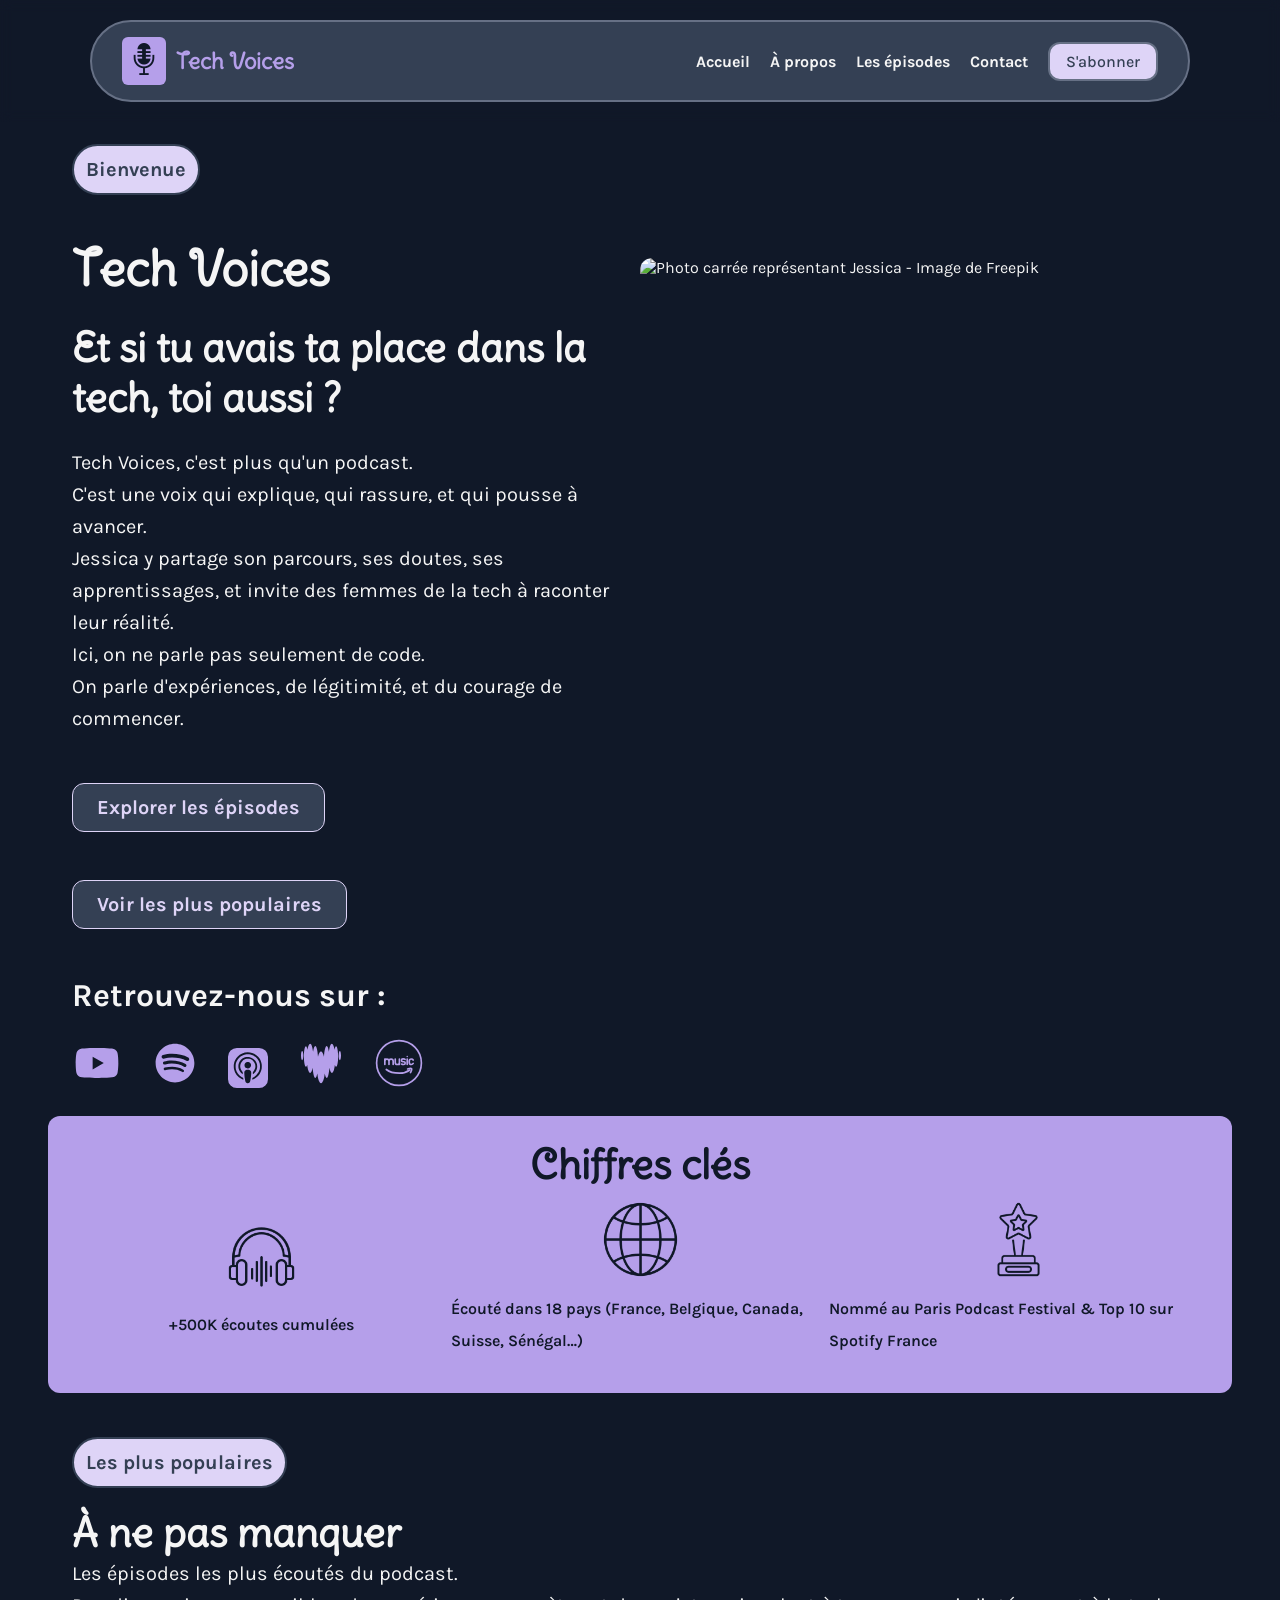
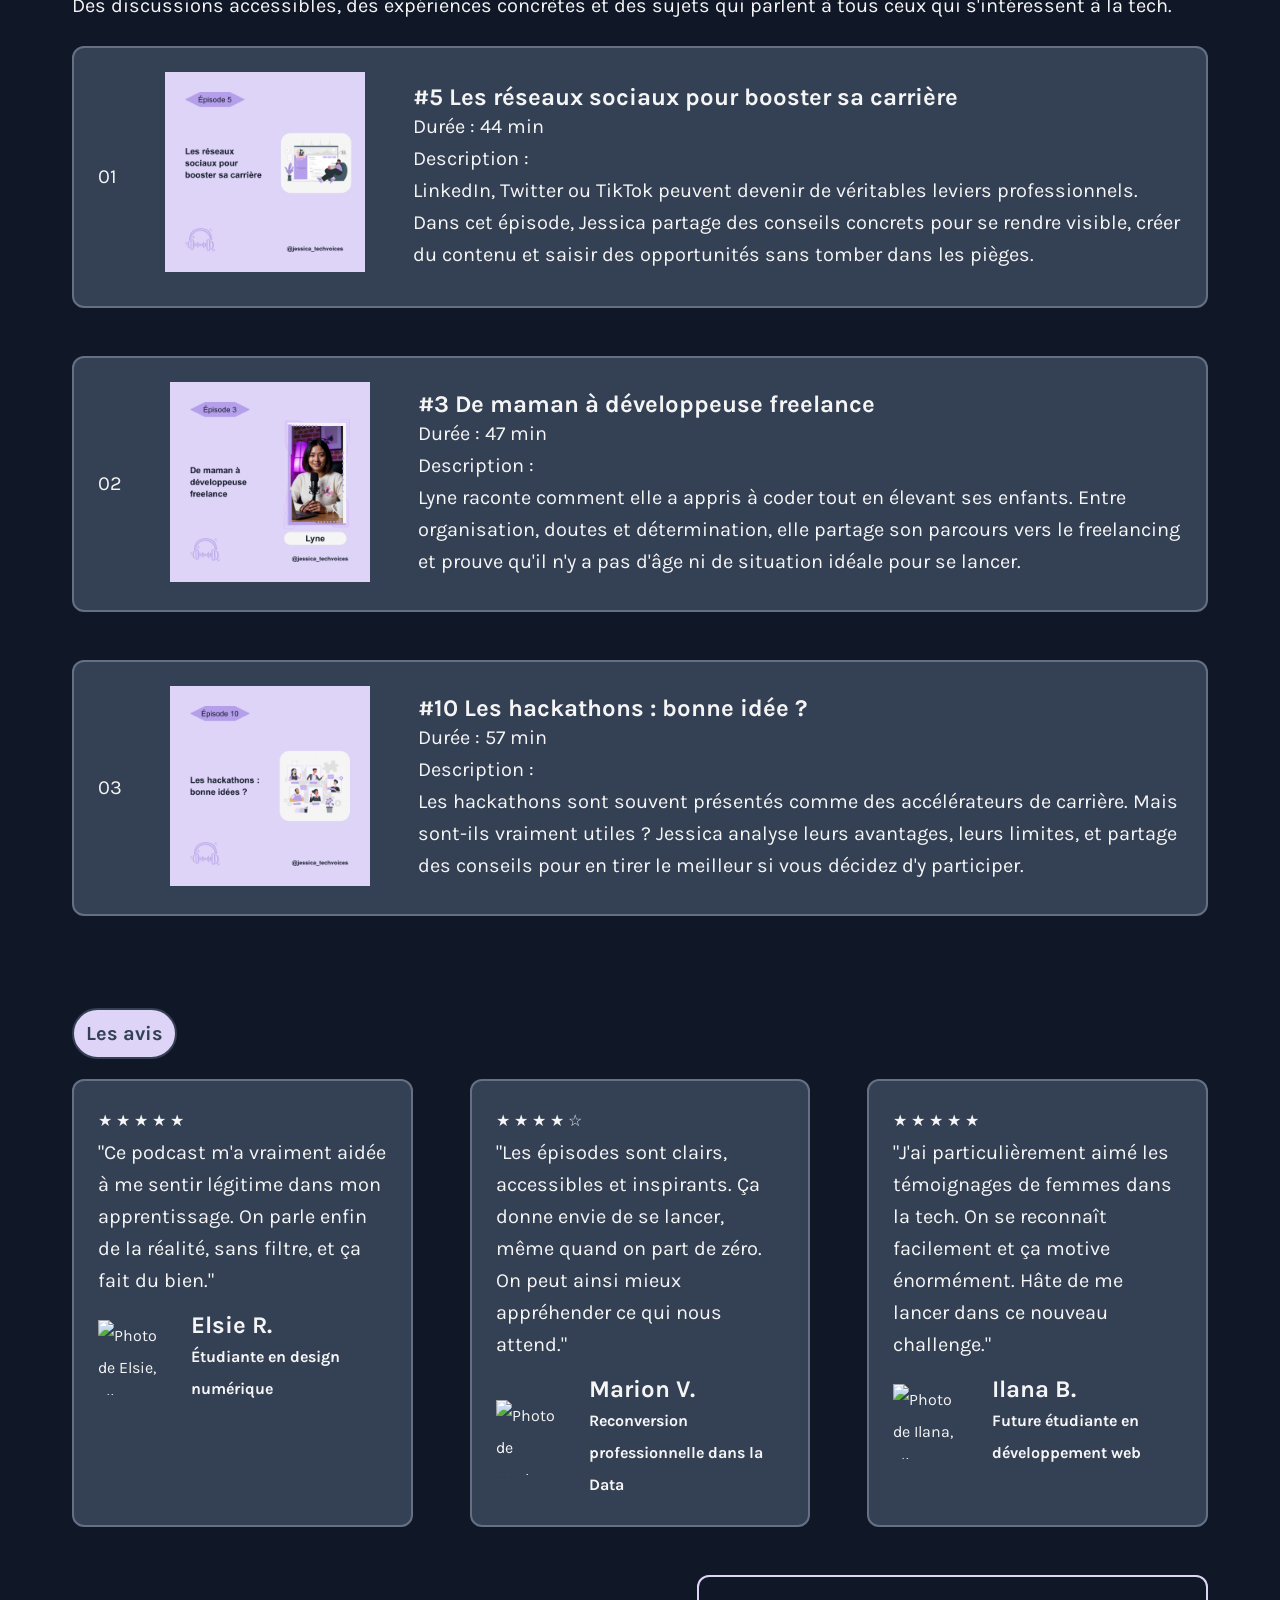
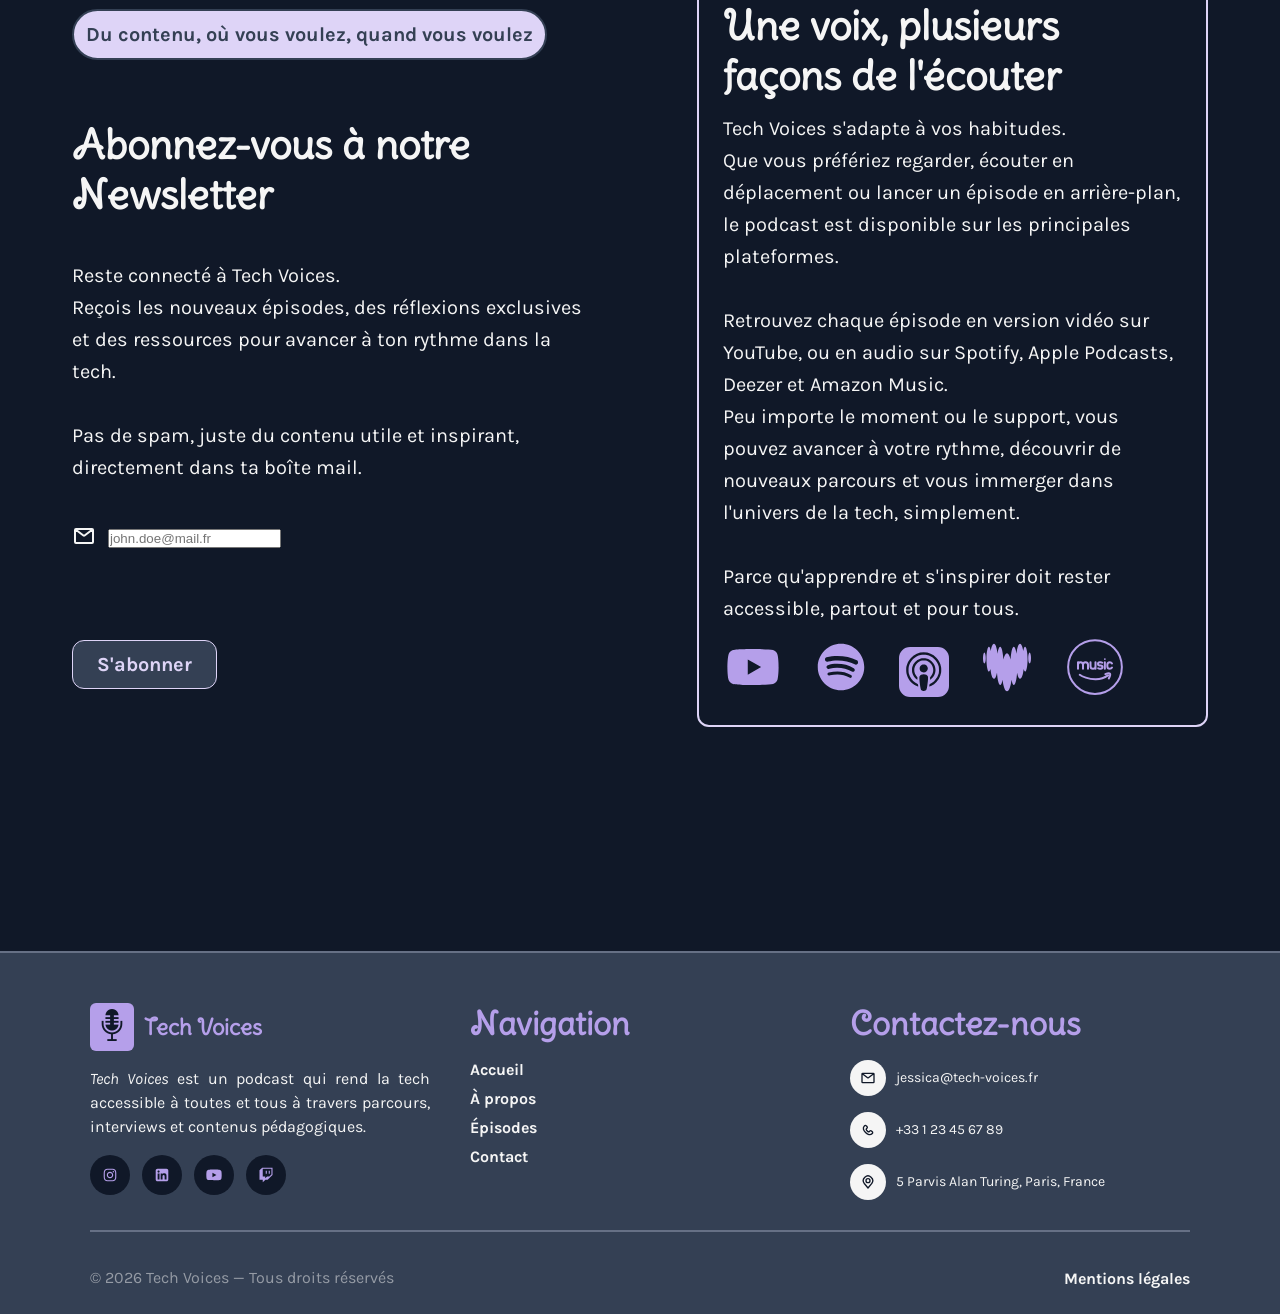
==== commit 202f5939: "feat : improve homepage responsiveness and update visuals across all pages" ====
--- a/index.html
+++ b/index.html
@@ -68,7 +68,7 @@
               class="streaming-icon"
               title="YouTube"
               ><img
-                src="./images/icons/fa7-brands--youtube.svg"
+                src="./images/icons/fa7-marques--youtube.svg"
                 alt="Logo de YouTube - Iconify"
                 height="50px"
                 width="50px"
@@ -80,7 +80,7 @@
               class="streaming-icon"
               title="Spotify"
               ><img
-                src="./images/icons/fa7-brands--spotify.svg"
+                src="./images/icons/fa7-marques--spotify.svg"
                 alt="Logo de Spotify - Iconify"
                 height="50px"
                 width="50px"
@@ -92,10 +92,10 @@
               class="streaming-icon icones8"
               title="Apple Music"
               ><img
-                src="./images/icons/simple-icons--applepodcasts.svg"
+                src="./images/icons/simple-icônes--applepodcasts.svg"
                 alt="Logo de Apple Podcasts"
-                height="50px"
-                width="50px"
+                height="40px"
+                width="40px"
                 class="icones-plateformes"
             /></a>
             <a
@@ -104,7 +104,7 @@
               class="streaming-icon"
               title="Deezer"
               ><img
-                src="./images/icons/fa7-brands--deezer.svg"
+                src="./images/icons/fa7-marques--deezer.svg"
                 alt="Logo de Deezer icones8"
                 height="50px"
                 width="50px"
@@ -182,47 +182,56 @@
           qui parlent à tous ceux qui s'intéressent à la tech.
         </p>
         <div class="episode-container">
-          <p>01</p>
-          <a href="#"><img src="https://placehold.co/200" alt="" /></a>
+          <p>01<p>
+          <a href="#"><img src="./images/page-3-les-episodes/episode5.png" 
+            alt=""
+            width="200px"
+            height="200px" /></a>
           <article>
-            <p>Date</p>
-            <h4>#5</h4>
-            <p>Durée</p>
+            <h4>#5 Les réseaux sociaux pour booster sa carrière</h4>
+            <p>Durée : 44 min</p>
             <p>
-              Description : Lorem ipsum dolor sit amet consectetur adipisicing
-              elit. Adipisci dolores esse dicta velit eius temporibus odit
-              deserunt! Corporis tenetur iure officia iusto! Omnis repellat
-              nobis veritatis nemo eaque vitae quam?
+              Description : <br>
+              LinkedIn, Twitter ou TikTok peuvent devenir de véritables leviers 
+              professionnels. Dans cet épisode, Jessica partage des conseils 
+              concrets pour se rendre visible, créer du contenu et saisir des 
+              opportunités sans tomber dans les pièges.
             </p>
           </article>
         </div>
         <div class="episode-container">
           <p>02</p>
-          <a href="#"><img src="https://placehold.co/200" alt="" /></a>
+          <a href="#"><img src="./images/page-3-les-episodes/episode3.png" 
+            alt=""
+            width="200px"
+            height="200px" /></a>
           <article>
-            <p>Date</p>
-            <h4>Nom de l'épisode</h4>
-            <p>Durée</p>
+            <h4>#3 De maman à développeuse freelance</h4>
+            <p>Durée : 47 min</p>
             <p>
-              Description : Lorem ipsum dolor sit amet consectetur adipisicing
-              elit. Adipisci dolores esse dicta velit eius temporibus odit
-              deserunt! Corporis tenetur iure officia iusto! Omnis repellat
-              nobis veritatis nemo eaque vitae quam?
+              Description : <br>
+              Lyne raconte comment elle a appris à coder tout en élevant ses 
+              enfants. Entre organisation, doutes et détermination, elle 
+              partage son parcours vers le freelancing et prouve qu'il n'y a pas 
+              d'âge ni de situation idéale pour se lancer.
             </p>
           </article>
         </div>
         <div class="episode-container">
           <p>03</p>
-          <a href="#"><img src="https://placehold.co/200" alt="" /></a>
+          <a href="#"><img src="./images/page-3-les-episodes/episode10.png" 
+            alt="" 
+            width="200px"
+            height="200px"/></a>
           <article>
-            <p>Date</p>
-            <h4>Nom de l'épisode</h4>
-            <p>Durée</p>
+            <h4>#10 Les hackathons : bonne idée ?</h4>
+            <p>Durée : 57 min</p>
             <p>
-              Description : Lorem ipsum dolor sit amet consectetur adipisicing
-              elit. Adipisci dolores esse dicta velit eius temporibus odit
-              deserunt! Corporis tenetur iure officia iusto! Omnis repellat
-              nobis veritatis nemo eaque vitae quam?
+              Description : <br>
+              Les hackathons sont souvent présentés comme des accélérateurs de 
+              carrière. Mais sont-ils vraiment utiles ? Jessica analyse leurs 
+              avantages, leurs limites, et partage des conseils pour en tirer le 
+              meilleur si vous décidez d'y participer.
             </p>
           </article>
         </div>
@@ -334,8 +343,8 @@
           <div class="input-container">
             <span class="icon"
               ><img
-                src="https://placehold.co/24"
-                alt="✉️​ Mail"
+                src="./images/icons/flowbite--envelope-outline-light.svg"
+                alt="Icône d'une enveloppe représentant l'adresse mail - Iconify"
                 width="24px"
                 height="24px"
             /></span>
@@ -367,10 +376,10 @@
               class="streaming-icon"
               title="YouTube"
               ><img
-                src="./images/icons/fa7-brands--youtube.svg"
+                src="./images/icons/fa7-marques--youtube.svg"
                 alt="Logo de YouTube - Iconify"
-                height="75px"
-                width="75px"
+                height="60px"
+                width="60px"
             /></a>
             <a
               href="https://open.spotify.com/intl-fr"
@@ -378,10 +387,10 @@
               class="streaming-icon"
               title="Spotify"
               ><img
-                src="./images/icons/fa7-brands--spotify.svg"
+                src="./images/icons/fa7-marques--spotify.svg"
                 alt="Logo de Spotify - Iconify"
-                height="75px"
-                width="75px"
+                height="60px"
+                width="60px"
             /></a>
             <a
               href="https://podcasts.apple.com/fr/new"
@@ -389,10 +398,10 @@
               class="streaming-icon"
               title="Apple Podcasts"
               ><img
-                src="./images/icons/simple-icons--applepodcasts.svg"
+                src="./images/icons/simple-icônes--applepodcasts.svg"
                 alt="Logo de Apple Podcasts - Iconify"
-                height="75px"
-                width="75px"
+                height="50px"
+                width="50px"
             /></a>
             <a
               href="https://www.deezer.com/fr/"
@@ -400,10 +409,10 @@
               class="streaming-icon"
               title="Deezer"
               ><img
-                src="./images/icons/fa7-brands--deezer.svg"
+                src="./images/icons/fa7-marques--deezer.svg"
                 alt="Logo de Deezer - Iconify"
-                height="75px"
-                width="75px"
+                height="60px"
+                width="60px"
             /></a>
             <a
               href="https://www.amazon.fr/music"
@@ -413,8 +422,8 @@
               ><img
                 src="./images/icons/arcticons--amazon-music.svg"
                 alt="Logo de Amazon Music - Iconify"
-                height="75px"
-                width="75px"
+                height="60px"
+                width="60px"
             /></a>
           </div>
         </div>
@@ -445,7 +454,7 @@
               title="Instagram"
             >
               <img
-                src="./images/icons/fa7-brands--instagram.svg"
+                src="./images/icons/fa7-marques--instagram.svg"
                 alt="Logo Instagram - Iconify"
               />
             </a>
@@ -457,13 +466,13 @@
             </a>
             <a href="https://www.youtube.com/" target="_blank" title="YouTube">
               <img
-                src="./images/icons/fa7-brands--youtube.svg"
+                src="./images/icons/fa7-marques--youtube.svg"
                 alt="Logo YouTube - Iconify"
               />
             </a>
             <a href="https://www.twitch.tv/" target="_blank" title="Twitch">
               <img
-                src="./images/icons/fa7-brands--twitch.svg"
+                src="./images/icons/fa7-marques--twitch.svg"
                 alt="Logo Twitch - Iconify"
               />
             </a>
--- a/css/style.css
+++ b/css/style.css
@@ -87,6 +87,7 @@
 
 .nav-links {
   display: flex;
+  justify-content: space-between;
   align-items: center;
   gap: 20px;
 }
--- a/css/responsive.css
+++ b/css/responsive.css
@@ -1,165 +1,180 @@
-*{
-    margin: 0;
-    padding: 0;
-    box-sizing: border-box;
+* {
+  margin: 0;
+  padding: 0;
+  box-sizing: border-box;
 }
 
 @media only screen and (min-width: 769px) {
-    #subscribe-btn {
-        background-color: var(--light-accent-color);
-        color: var(--gray-color);
-        border: 2px solid var(--light-gray-color);
-        padding: 8px 16px;
-        border-radius: 12px;
-        font-weight: 500;
-        transition: 0.3s;
-        transform: scale(1);
-        animation: shake 1s infinite;
+  #subscribe-btn {
+    background-color: var(--light-accent-color);
+    color: var(--gray-color);
+    border: 2px solid var(--light-gray-color);
+    padding: 8px 16px;
+    border-radius: 12px;
+    font-weight: 500;
+    transition: 0.3s;
+    transform: scale(1);
+    animation: shake 1s infinite;
+  }
+
+  @keyframes shake {
+    0% {
+      transform: rotate(0deg);
     }
+    25% {
+      transform: rotate(3deg);
+    }
+    50% {
+      transform: rotate(0deg);
+    }
+    75% {
+      transform: rotate(-3deg);
+    }
+    100% {
+      transform: rotate(0deg);
+    }
+  }
 
-    @keyframes shake {
-        0% {
-            transform: rotate(0deg);
-        }
-        25% {
-            transform: rotate(3deg);
-        }
-        50% {
-            transform: rotate(0deg);
-        }
-        75% {
-            transform: rotate(-3deg);
-        }
-        100% {
-            transform: rotate(0deg);
-        }
-    }
+  #subscribe-btn:hover {
+    color: var(--light-color);
+    background-color: var(--accent-color);
+    transition: 0.5s;
+  }
+}
 
-    #subscribe-btn:hover {
-        color: var(--light-color);
-        background-color: var(--accent-color);
-        transition: 0.5s;
-    }
+/* Menu burger */
+
+@media only screen and (max-width: 768px) {
+  header {
+    max-width: 100vw;
+  }
+
+  .navbar .burger {
+    display: block;
+  }
+
+  .navbar .nav-links {
+    position: fixed;
+    top: 100%;
+    right: 0;
+    left: 0;
+    width: 100%;
+    background-color: var(--gray-color);
+    flex-direction: column;
+    align-items: flex-end;
+    padding: 20px;
+    gap: 15px;
+    display: none;
+  }
+
+  #burger-toggle {
+    display: none;
+  }
+
+  .burger {
+    display: none;
+    color: var(--accent-color);
+    font-size: 28px;
+    cursor: pointer;
+  }
+
+  .navbar #burger-toggle:checked ~ .nav-links {
+    display: flex;
+  }
 }
 
 /* Page d'accueil */
 
 @media only screen and (max-width: 425px) {
-
-    header {
-        max-width: 100vw;
-    }
-
-    .navbar .burger {
-        display: block;
-    }
-
-    .navbar .nav-links {
-        position: fixed;
-        top: 100%;
-        right: 0;
-        left: 0;
-        width: 100%;
-        background-color: var(--gray-color);
-        flex-direction: column;
-        align-items: flex-end;
-        padding: 20px;
-        gap: 15px;
-        display: none;  
-    }
-
-    .navbar #burger-toggle:checked ~ .nav-links {
-        display: flex;
-    }
-
-    .hero {
-        flex-direction: column;
-        align-items: center;
-        justify-content: center;
-        flex-wrap: wrap;
-        padding: 12px;
-    }
-    .hero-content {
-        max-width: 100%;
-    }
-    .hero-image{
+  .hero {
+    flex-direction: column;
+    align-items: center;
+    justify-content: center;
+    flex-wrap: wrap;
+    padding: 12px;
+  }
+  .hero-content {
+    max-width: 100%;
+  }
+  .hero-image {
     display: flex;
     justify-content: center;
     align-items: center;
     flex: 1;
-    }
-    .image {
-        display: flex;
-        flex-direction: column;
-        align-items: center;
-        justify-content: center;
-        width: 300px;
-        height: 300px;
-        border-radius: 12px;
-    }
+  }
+  .image {
+    display: flex;
+    flex-direction: column;
+    align-items: center;
+    justify-content: center;
+    width: 300px;
+    height: 300px;
+    border-radius: 12px;
+  }
 
-    .chiffres-cles {
-        flex-wrap: wrap;
-        gap: 12px;
-    }
-    .categories-chiffres-cles {
-        flex: 1 1 200px;
-        max-width: 100%;
-        text-align: center;
-    }
+  .chiffres-cles {
+    flex-wrap: wrap;
+    gap: 12px;
+  }
+  .categories-chiffres-cles {
+    flex: 1 1 200px;
+    max-width: 100%;
+    text-align: center;
+  }
 
-    .episode-container {
-        flex-direction: column;
-        align-items: center;
-        justify-content: center;
-        gap: 16px;
-        padding: 16px;
-        margin: 16px 0;
-    }
-    .episode-container article {
-        flex: 1 1 100%;
-    }
+  .episode-container {
+    flex-direction: column;
+    align-items: center;
+    justify-content: center;
+    gap: 16px;
+    padding: 16px;
+    margin: 16px 0;
+  }
+  .episode-container article {
+    flex: 1 1 100%;
+  }
 
-    .card-container {
-        flex-wrap: wrap;
-        gap: 16px;
-        justify-content: center;
-    }
-    .card {
-        flex: 1 1 280px;
-        max-width: 100%;
-    }
-    .avis-personne{
-        display: flex;
-        flex-direction: column;
-    }
+  .card-container {
+    flex-wrap: wrap;
+    gap: 16px;
+    justify-content: center;
+  }
+  .card {
+    flex: 1 1 280px;
+    max-width: 100%;
+  }
+  .avis-personne {
+    display: flex;
+    flex-direction: column;
+  }
 
-    .newsletter-section {
-        flex-direction: column;
-        gap: 24px;
-        padding: 12px;
-    }
-    .subscribe-newsletter, .streaming-podcast {
-        max-width: 100%;
-        align-items: center;
-    }
+  .newsletter-section {
+    flex-direction: column;
+    gap: 24px;
+    padding: 12px;
+  }
+  .subscribe-newsletter,
+  .streaming-podcast {
+    max-width: 100%;
+    align-items: center;
+  }
 
-    .buttons .btn {
-        margin: 12px 0;
-    }
+  .buttons .btn {
+    margin: 12px 0;
+  }
 
-    .streaming-icon {
-        margin: 12px;
-    }
+  .streaming-icon {
+    margin: 12px;
+  }
 
-    .footer-container {
-        flex-direction: column;
-        align-items: center;
-        gap: 24px;
-    }
-    .footer-bottom {
-        flex-direction: column;
-        align-items: center;
-        gap: 8px;
-    }
-}+  .footer-container {
+    flex-direction: column;
+    align-items: center;
+    gap: 24px;
+  }
+  .footer-bottom {
+    flex-direction: column;
+    align-items: center;
+    gap: 8px;
+  }
+}
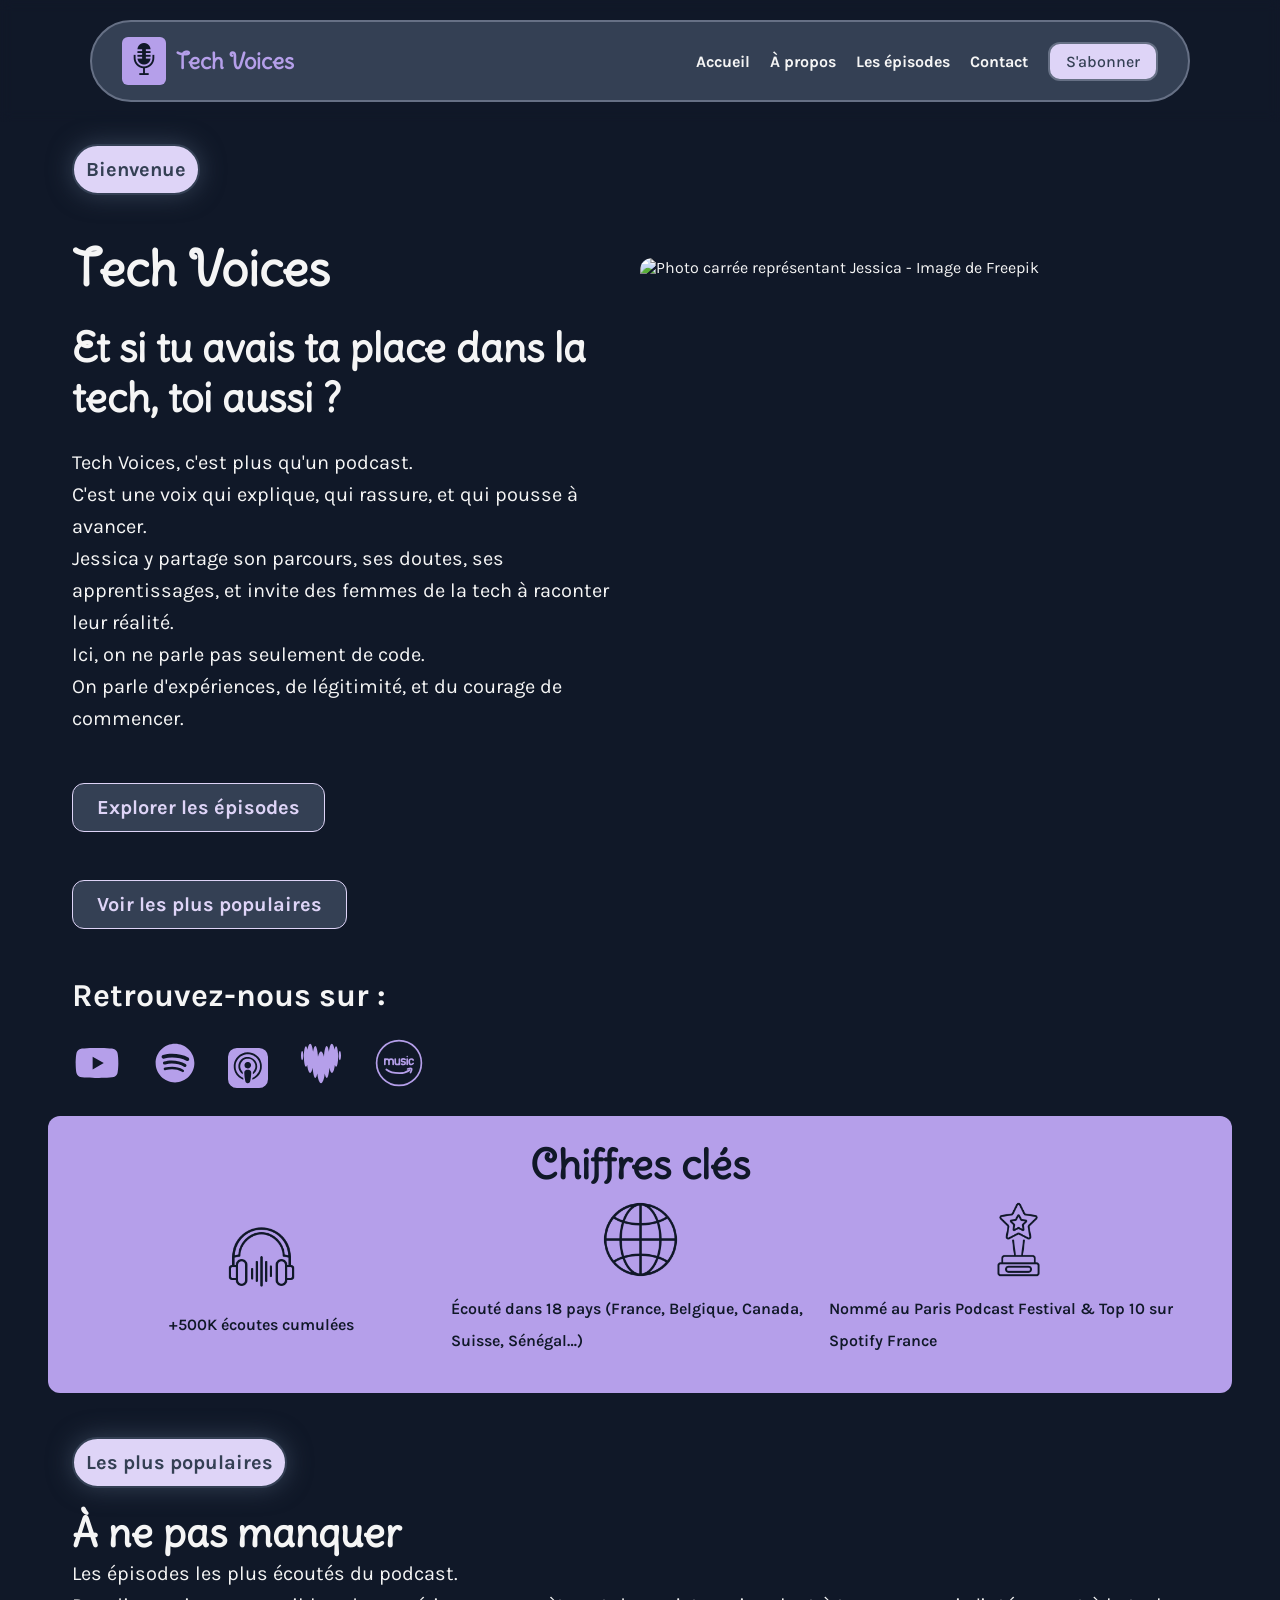
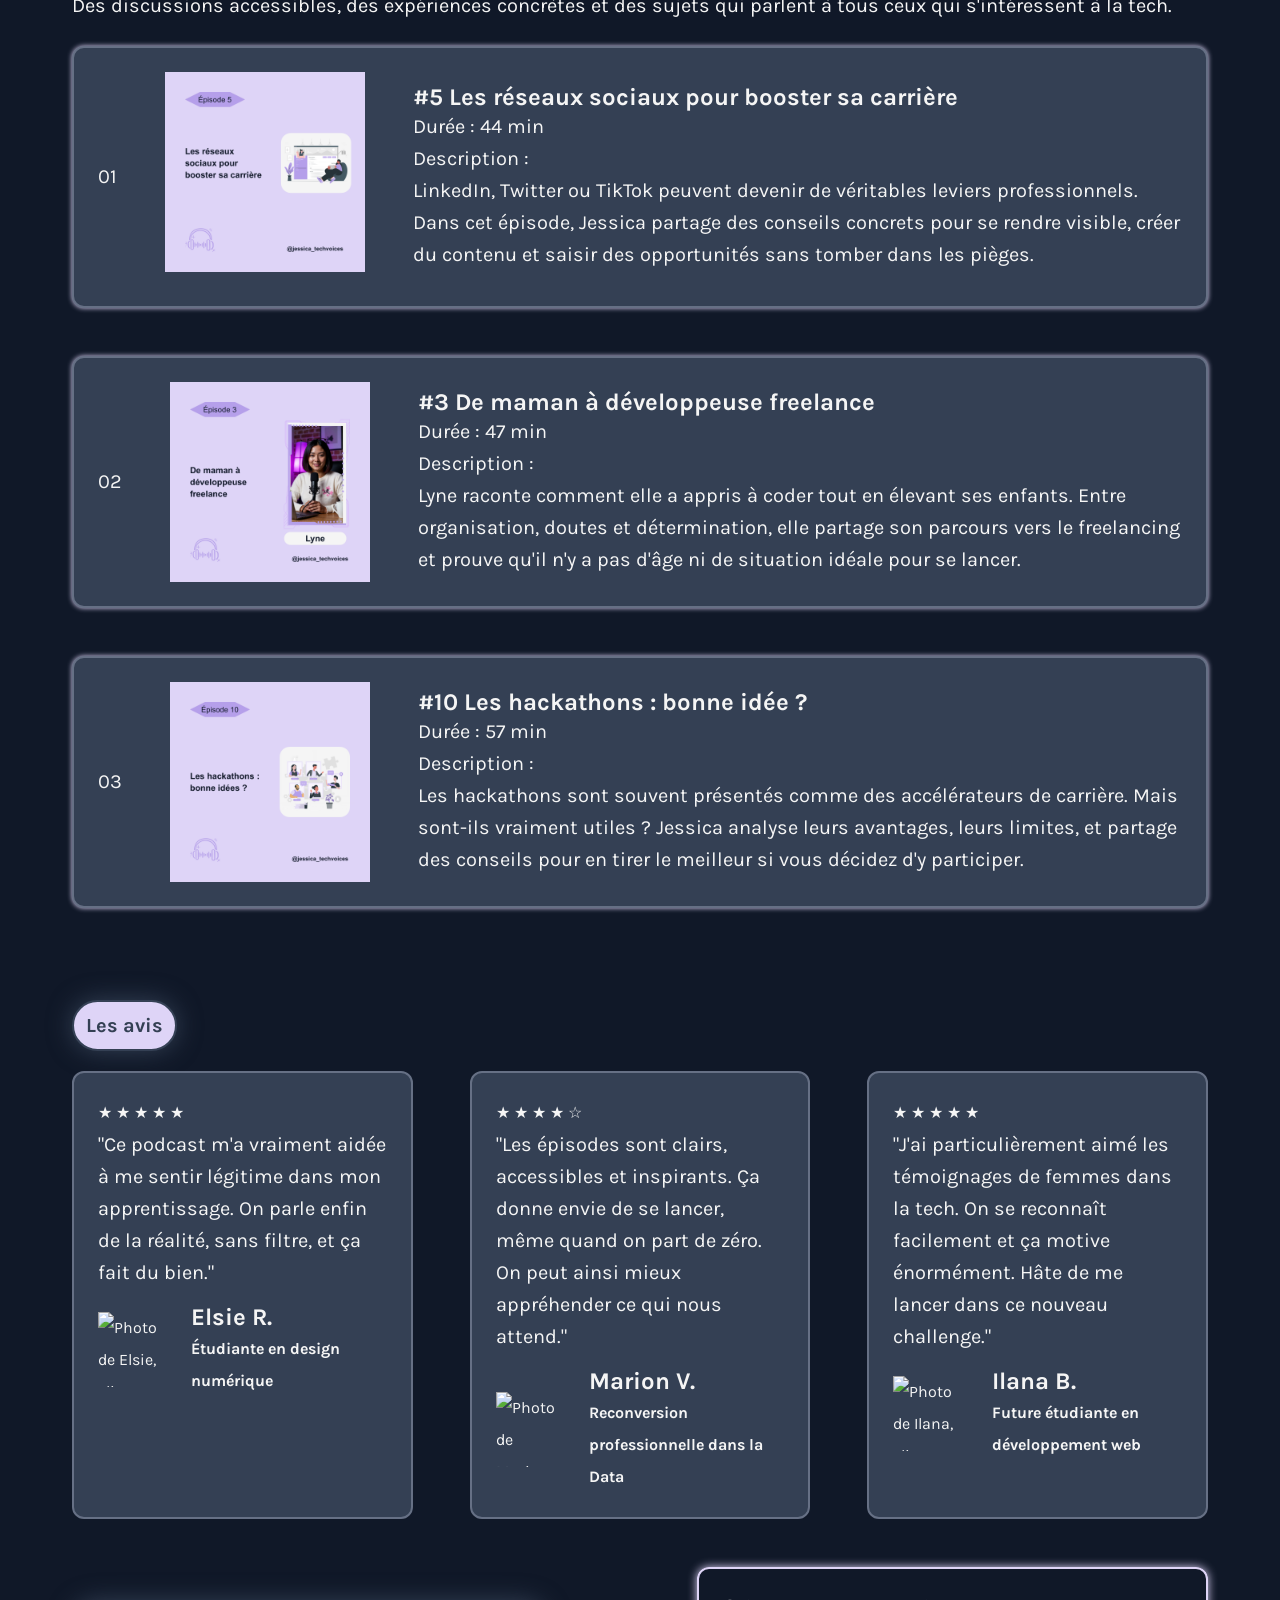
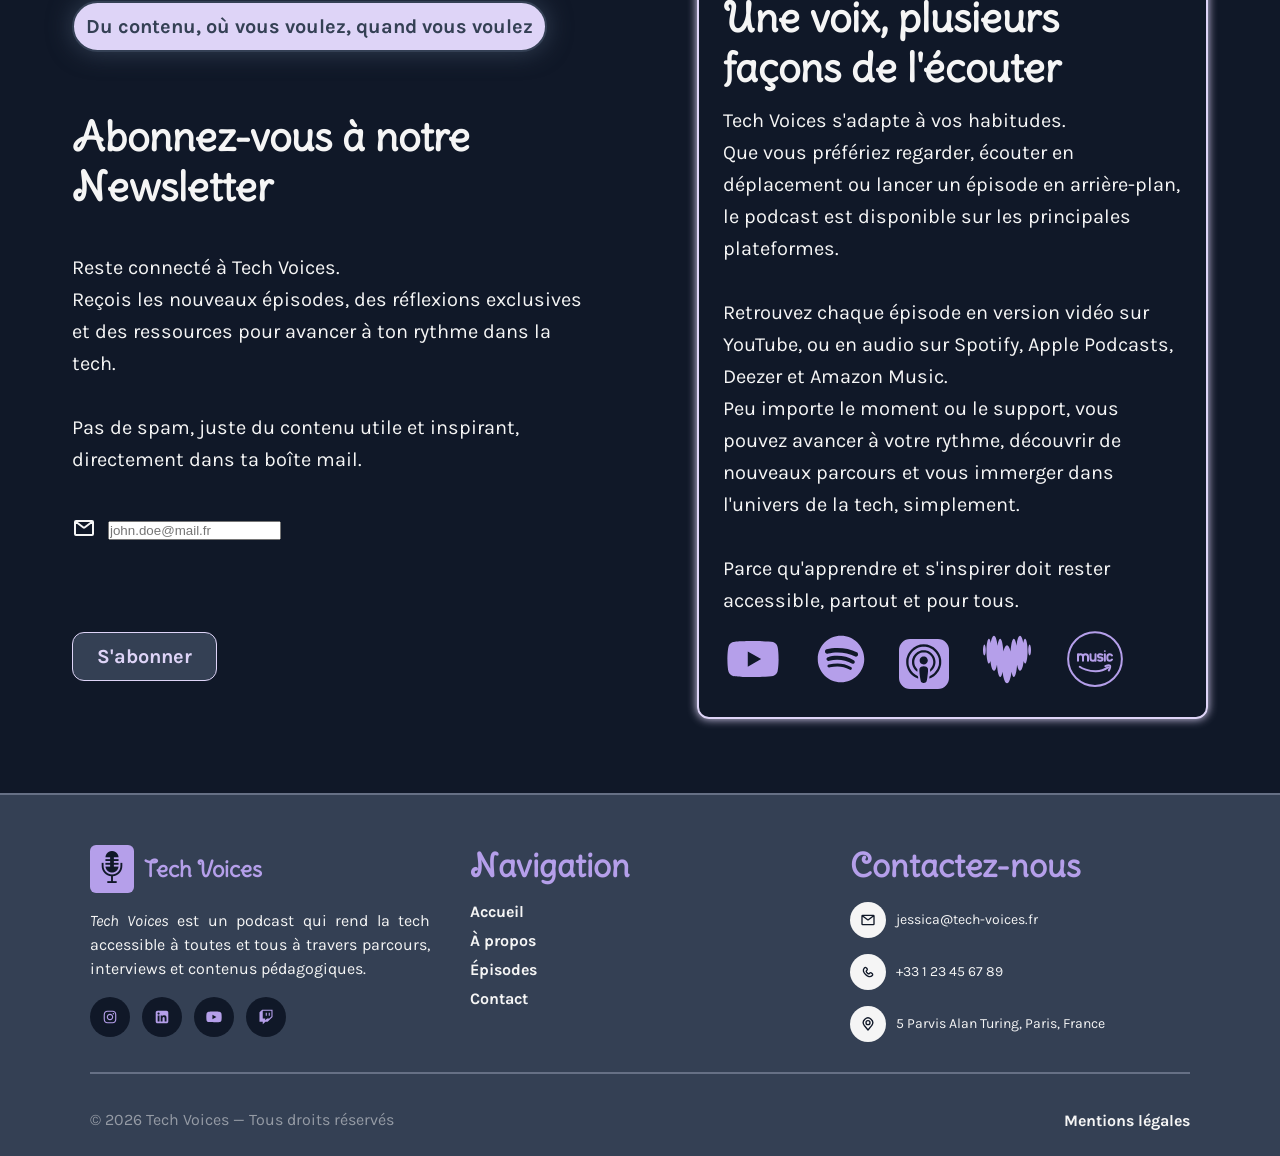
==== commit 660eb42f: "Final update before demo" ====
--- a/index.html
+++ b/index.html
@@ -6,7 +6,6 @@
     <title>Tech Voices - Podcast</title>
     <link rel="stylesheet" href="css/style.css" />
     <link rel="stylesheet" href="css/index.css" />
-    <link rel="stylesheet" href="css/responsive.css" />
   </head>
 
   <body>
@@ -183,10 +182,10 @@
         </p>
         <div class="episode-container">
           <p>01<p>
-          <a href="#"><img src="./images/page-3-les-episodes/episode5.png" 
-            alt=""
-            width="200px"
-            height="200px" /></a>
+          <img src="./images/page-3-les-episodes/episode5.png" 
+          alt=""
+          width="200px"
+          height="200px" />
           <article>
             <h4>#5 Les réseaux sociaux pour booster sa carrière</h4>
             <p>Durée : 44 min</p>
@@ -201,10 +200,10 @@
         </div>
         <div class="episode-container">
           <p>02</p>
-          <a href="#"><img src="./images/page-3-les-episodes/episode3.png" 
-            alt=""
-            width="200px"
-            height="200px" /></a>
+          <img src="./images/page-3-les-episodes/episode3.png" 
+          alt=""
+          width="200px"
+          height="200px" />
           <article>
             <h4>#3 De maman à développeuse freelance</h4>
             <p>Durée : 47 min</p>
@@ -219,10 +218,10 @@
         </div>
         <div class="episode-container">
           <p>03</p>
-          <a href="#"><img src="./images/page-3-les-episodes/episode10.png" 
-            alt="" 
-            width="200px"
-            height="200px"/></a>
+          <img src="./images/page-3-les-episodes/episode10.png" 
+          alt="" 
+          width="200px"
+          height="200px"/>
           <article>
             <h4>#10 Les hackathons : bonne idée ?</h4>
             <p>Durée : 57 min</p>
@@ -529,8 +528,89 @@
 
       <div class="footer-bottom">
         <p>© 2026 Tech Voices — Tous droits réservés</p>
-        <a href="#">Mentions légales</a>
+        <a href="#modal-mentions">Mentions légales</a>
       </div>
     </footer>
+
+    <!--Modal - Mentions légales-->
+
+    <div id="modal-mentions" class="modal">
+    <div class="modal-content">
+
+        <a href="#" class="btn close">X</a>
+
+        <h3 class="modal-title title">Mentions légales et crédits</h3>
+
+        <p class="modal-text">
+            <strong>Projet :</strong> <br>
+            <em>Tech Voices</em> est un site fictif réalisé dans le cadre 
+            de ma candidature en Web@cadémie (Epitech Lille). Ce projet a 
+            une vocation exclusivement pédagogique.
+        </p>
+
+        <p class="modal-text">
+          <strong>Éditeur :</strong> <br>
+            Élise B. (<a href="https://github.com/DevWithElise" target="_blank">
+            @DevWithElise</a>) - Candidate à la formation Web@cadémie pour devenir 
+            développeuse web.
+        </p>
+
+        <p class="modal-text">
+          <strong>Hébergement :</strong> <br>
+            Ce site est hébergé par GitHub Pages, un service gratuit proposé par 
+            GitHub.
+        </p>
+
+        <p class="modal-text">
+          <strong>Crédits :</strong> <br> </p>
+            <ul>
+              <li>
+                Textes : les contenus ont été générés avec l'aide d'une intelligence 
+                artificielle, adaptés et améliorés dans le cadre de mon projet.
+              </li>
+              <li>Images : ressources libres de droit issues de Freepik.</li>
+              <li>Illustrations : ressources libres issues de Storyset</li>
+              <li>Icônes : Flaticon et Iconify</li>
+            </ul>
+
+        <p class="modal-text">
+          <strong>Propriété intellectuelle :</strong> <br>
+            Les contenus de ce site sont utilisés uniquement dans un cadre de 
+            présentation de compétences. Aucune exploitation commerciale n'est 
+            réalisée.
+        </p>
+
+        <h3 class="modal-title title">Remerciements</h3>
+
+        <p class="modal-text">
+          <strong>Merci !</strong> <br>
+            Au programme BTech et à Florian qui a réussi à m'apprendre les bases 
+            du HTML et du CSS et à me pousser à me surpasser et continuer d'apprendre.
+        </p>
+        <p class="modal-text">
+          <strong>Merci !</strong> <br>
+            À toutes les personnes que j'ai eu la chance de rencontrer durant la session 
+            n°48. Que ce soit pendant les exercices individuels, les exercices de groupe, 
+            j'ai pu apprendre de nouvelles choses et aider les autres à également monter 
+            en compétence.
+        </p>
+        <p class="modal-text">
+          <strong>Merci !</strong> <br>
+            Aux membres du jury, composés de Cléa (de Emmaüs Label École), Antoine et Marie 
+            (de l'Association Z) dont leurs conseils ont été précieux.
+        </p>
+        <p class="modal-text">
+          <strong>Merci !</strong> <br>
+            À toutes les personnes qui ont tenu jusqu’à la présentation finale de BTech,
+            on s’est tous dépassés et on peut être fiers du travail accompli. <br>
+            Merci à toute l’équipe qui a tenu jusqu’au bout de ce mois et demi d’initiation. Mention spéciale à :
+            Ilana, Jérémy, Anaïs, Andrew, Mattéo, Cyril, Freddy, Laurent, Arnaud, Marianno, Clément, Ugo et Nabil.
+        </p>
+        <img src="./images/fin-btech.jpg" 
+        alt="Photo représentant le groupe de fin de BTech - Issue de LinkedIn">
+        <p class="description-photo">
+          <em>Photo issue de LinkedIn, @Programme BTech by Z - Code pour l'emploi</em>
+        </p>
+    </div>
   </body>
 </html>
--- a/css/style.css
+++ b/css/style.css
@@ -17,6 +17,7 @@
   --gray-color: #344054;
   --accent-color: #b59fea;
   --light-accent-color: #ded4f7;
+  --close-color: #800E13;
 
   --margin: 48px;
   --padding: 24px;
@@ -110,6 +111,46 @@
   border-radius: 10px;
 }
 
+@media only screen and (min-width: 769px) {
+  #subscribe-btn {
+    background-color: var(--light-accent-color);
+    color: var(--gray-color);
+    border: 2px solid var(--light-gray-color);
+    padding: 8px 16px;
+    border-radius: 12px;
+    font-weight: 500;
+    transition: 0.3s;
+    transform: scale(1);
+    animation: shake 1s infinite;
+  }
+
+  @keyframes shake {
+    0% {
+      transform: rotate(0deg);
+    }
+    25% {
+      transform: rotate(3deg);
+    }
+    50% {
+      transform: rotate(0deg);
+    }
+    75% {
+      transform: rotate(-3deg);
+    }
+    100% {
+      transform: rotate(0deg);
+    }
+  }
+
+  #subscribe-btn:hover {
+    color: var(--light-color);
+    background-color: var(--accent-color);
+    transition: 0.5s;
+  }
+}
+
+/* Burger Menu */
+
 #burger-toggle {
   display: none;
 }
@@ -119,6 +160,45 @@
   color: var(--accent-color);
   font-size: 28px;
   cursor: pointer;
+}
+
+@media (max-width: 768px) {
+  header {
+    max-width: 100%;
+  }
+
+  .navbar .burger {
+    display: block;
+  }
+
+  .navbar .nav-links {
+    position: fixed;
+    top: 100%;
+    right: 0;
+    left: 0;
+    width: 100%;
+    background-color: var(--gray-color);
+    flex-direction: column;
+    align-items: flex-end;
+    padding: 20px;
+    gap: 15px;
+    display: none;
+  }
+
+  #burger-toggle {
+    display: none;
+  }
+
+  .burger {
+    display: block;
+    color: var(--accent-color);
+    font-size: 28px;
+    cursor: pointer;
+  }
+
+  .navbar #burger-toggle:checked ~ .nav-links {
+    display: flex;
+  }
 }
 
 /*Main*/
@@ -209,6 +289,7 @@
   font-weight: 700;
   border: 2px solid var(--gray-color);
   border-radius: 999px;
+  box-shadow: 0 0 25px var(--gray-color);
 }
 
 /*Boutons*/
@@ -247,7 +328,7 @@
 
 .footer {
   width: 100%;
-  margin-top: 200px;
+  margin-top: 50px;
   background: var(--gray-color);
   border-top: 2px solid var(--light-gray-color);
   padding: 50px 20px 20px;
@@ -383,3 +464,120 @@
   color: var(--light-color);
   font-size: 16px;
 }
+
+/* Modal - Mentions légales */
+
+.modal {
+    position: fixed;
+    top: 0;
+    left: 0;
+    width: 100vw;
+    height: 100vh;
+
+    display: none;
+
+    background-color: transparent;
+    backdrop-filter: blur(10px);
+    -webkit-backdrop-filter: blur(10px);
+
+    justify-content: center;
+    align-items: center;
+
+    z-index: 9999;
+}
+
+.modal:target {
+    display: flex;
+}
+
+.modal-content {
+    position: relative;
+
+    background-color: var(--accent-color);
+    padding: 40px;
+    border-radius: 12px;
+
+    width: 90%;
+    max-width: 800px;
+
+    max-height: 90vh;
+    overflow-y: auto;
+
+    text-align: left;
+    line-height: 1.6;
+}
+
+.close {
+    position: absolute;
+    top: 15px;
+    right: 20px;
+
+    font-size: 20px;
+    font-weight: bold;
+
+    color: var(--light-color);
+    background-color: var(--close-color);
+
+    padding: 5px 12px;
+    border-radius: 6px;
+
+    text-decoration: none;
+}
+
+.close:hover {
+  color: var(--close-color);
+  background-color: var(--light-color);
+  transform: scale(1.5);
+}
+
+.modal-title {
+    font-size: 32px;
+    font-weight: 700;
+    color: var(--dark-color);
+
+    margin: 20px 0;
+}
+
+.modal-text {
+    font-size: 16px;
+    color: var(--dark-color);
+    text-align: justify;
+
+    margin-bottom: 15px;
+}
+
+.modal-content ul {
+    padding-left: 20px;
+    margin-top: 10px;
+}
+
+.modal-content li {
+    margin-bottom: 8px;
+    color: var(--dark-color);
+}
+
+.modal-content img {
+    width: 100%;
+    max-width: 500px;
+
+    display: block;
+    margin: 20px auto;
+
+    border-radius: 8px;
+}
+
+.modal-content a {
+  color: var(--light-color);
+  text-decoration: none;
+  font-weight: bold;
+}
+
+.description-photo {
+  text-align: center;
+  margin-top: -25px;
+}
+
+.description-photo em {
+  font-size: 14px;
+  color: var(--dark-color);
+}
--- a/css/index.css
+++ b/css/index.css
@@ -95,6 +95,7 @@
     background-color: var(--gray-color);
     border: 2px solid var(--light-gray-color);
     border-radius: 12px;
+    box-shadow: 0 0 5px var(--light-accent-color);
 }
 
 /* Les avis */
@@ -163,4 +164,101 @@
     border: 2px solid var(--light-accent-color);
     padding: 24px;
     border-radius: 12px;
-}
+    box-shadow: 0 0 10px var(--light-accent-color);
+}
+
+/* Responsive - Page d'accueil */
+
+@media only screen and (max-width: 425px) {
+  .hero {
+    flex-direction: column;
+    align-items: center;
+    justify-content: center;
+    flex-wrap: wrap;
+    padding: 12px;
+  }
+  .hero-content {
+    max-width: 100%;
+  }
+  .hero-image {
+    display: flex;
+    justify-content: center;
+    align-items: center;
+    flex: 1;
+  }
+  .image {
+    display: flex;
+    flex-direction: column;
+    align-items: center;
+    justify-content: center;
+    width: 300px;
+    height: 300px;
+    border-radius: 12px;
+  }
+
+  .chiffres-cles {
+    flex-wrap: wrap;
+    gap: 12px;
+  }
+  .categories-chiffres-cles {
+    flex: 1 1 200px;
+    max-width: 100%;
+    text-align: center;
+  }
+
+  .episode-container {
+    flex-direction: column;
+    align-items: center;
+    justify-content: center;
+    gap: 16px;
+    padding: 16px;
+    margin: 16px 0;
+  }
+  .episode-container article {
+    flex: 1 1 100%;
+  }
+
+  .card-container {
+    flex-wrap: wrap;
+    gap: 16px;
+    justify-content: center;
+  }
+  .card {
+    flex: 1 1 280px;
+    max-width: 100%;
+  }
+  .avis-personne {
+    display: flex;
+    flex-direction: column;
+  }
+
+  .newsletter-section {
+    flex-direction: column;
+    gap: 24px;
+    padding: 12px;
+  }
+  .subscribe-newsletter,
+  .streaming-podcast {
+    max-width: 100%;
+    align-items: center;
+  }
+
+  .buttons .btn {
+    margin: 12px 0;
+  }
+
+  .streaming-icon {
+    margin: 12px;
+  }
+
+  .footer-container {
+    flex-direction: column;
+    align-items: center;
+    gap: 24px;
+  }
+  .footer-bottom {
+    flex-direction: column;
+    align-items: center;
+    gap: 8px;
+  }
+}
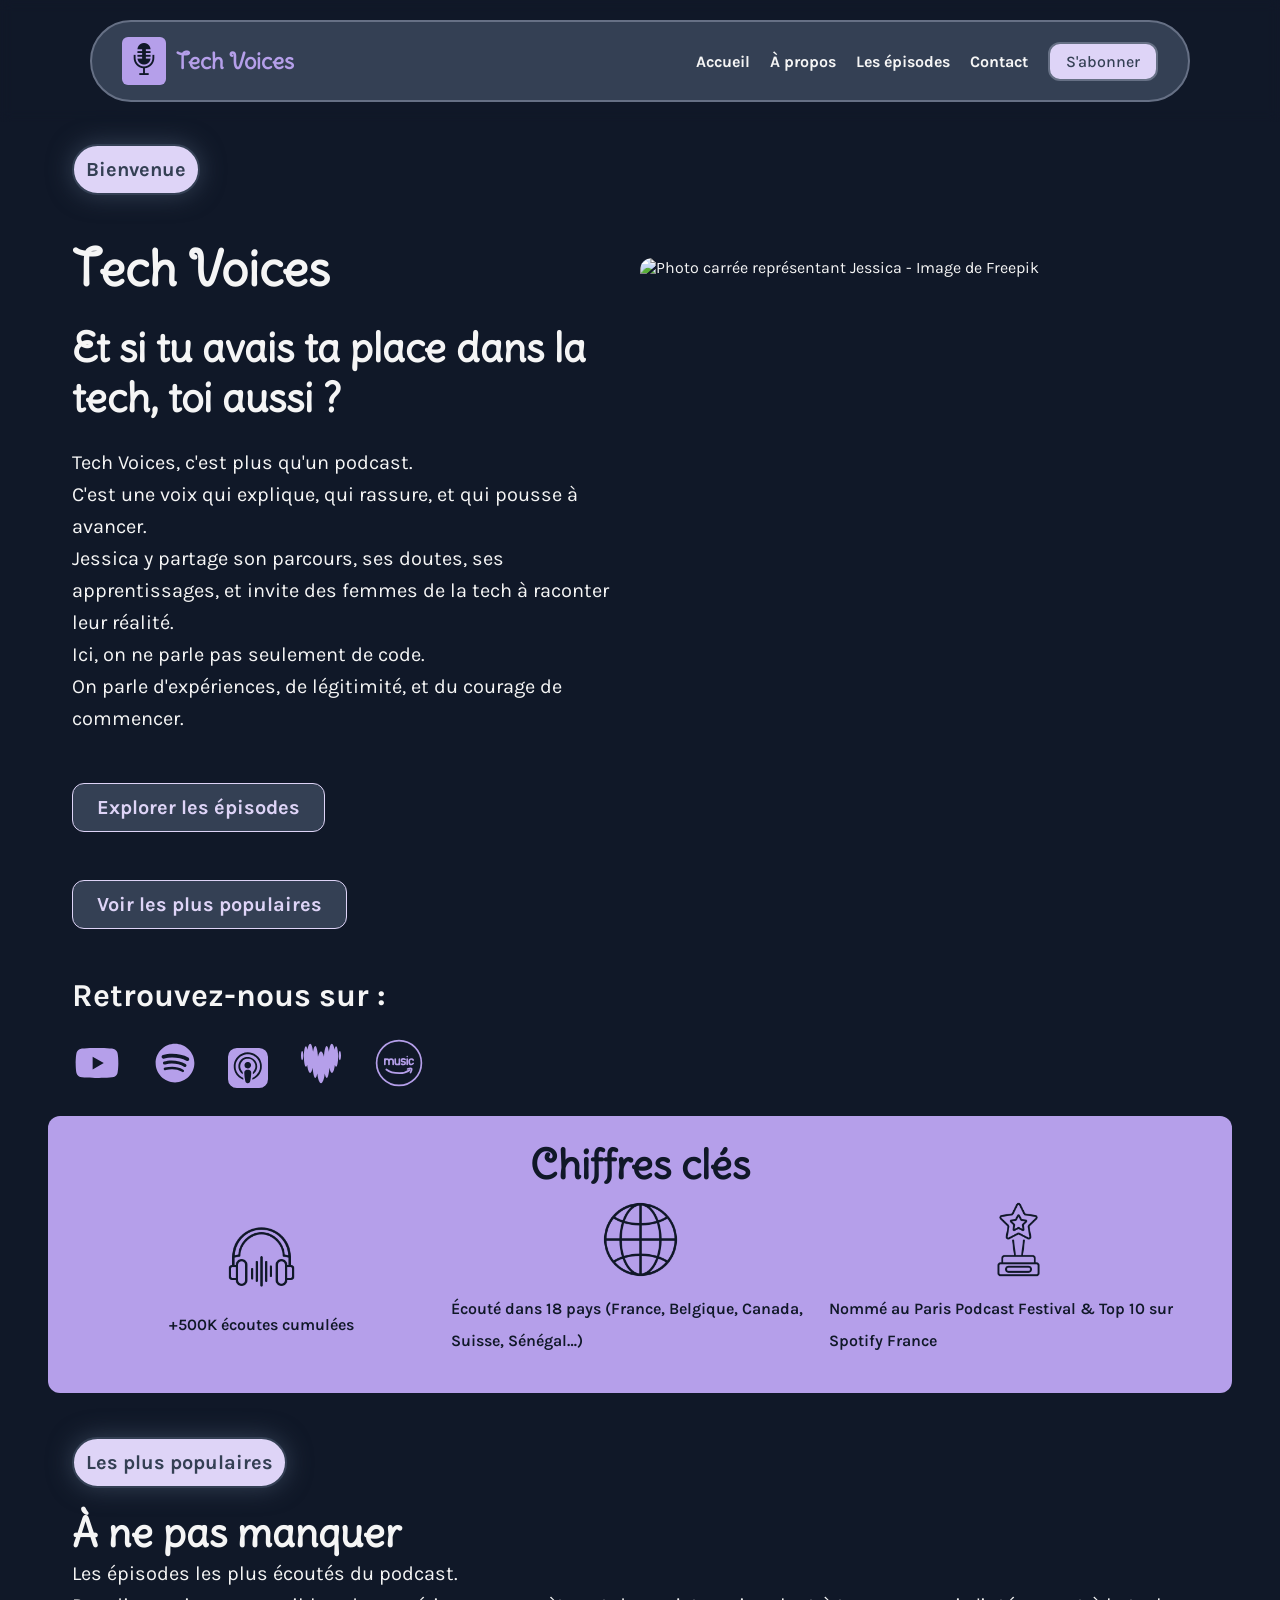
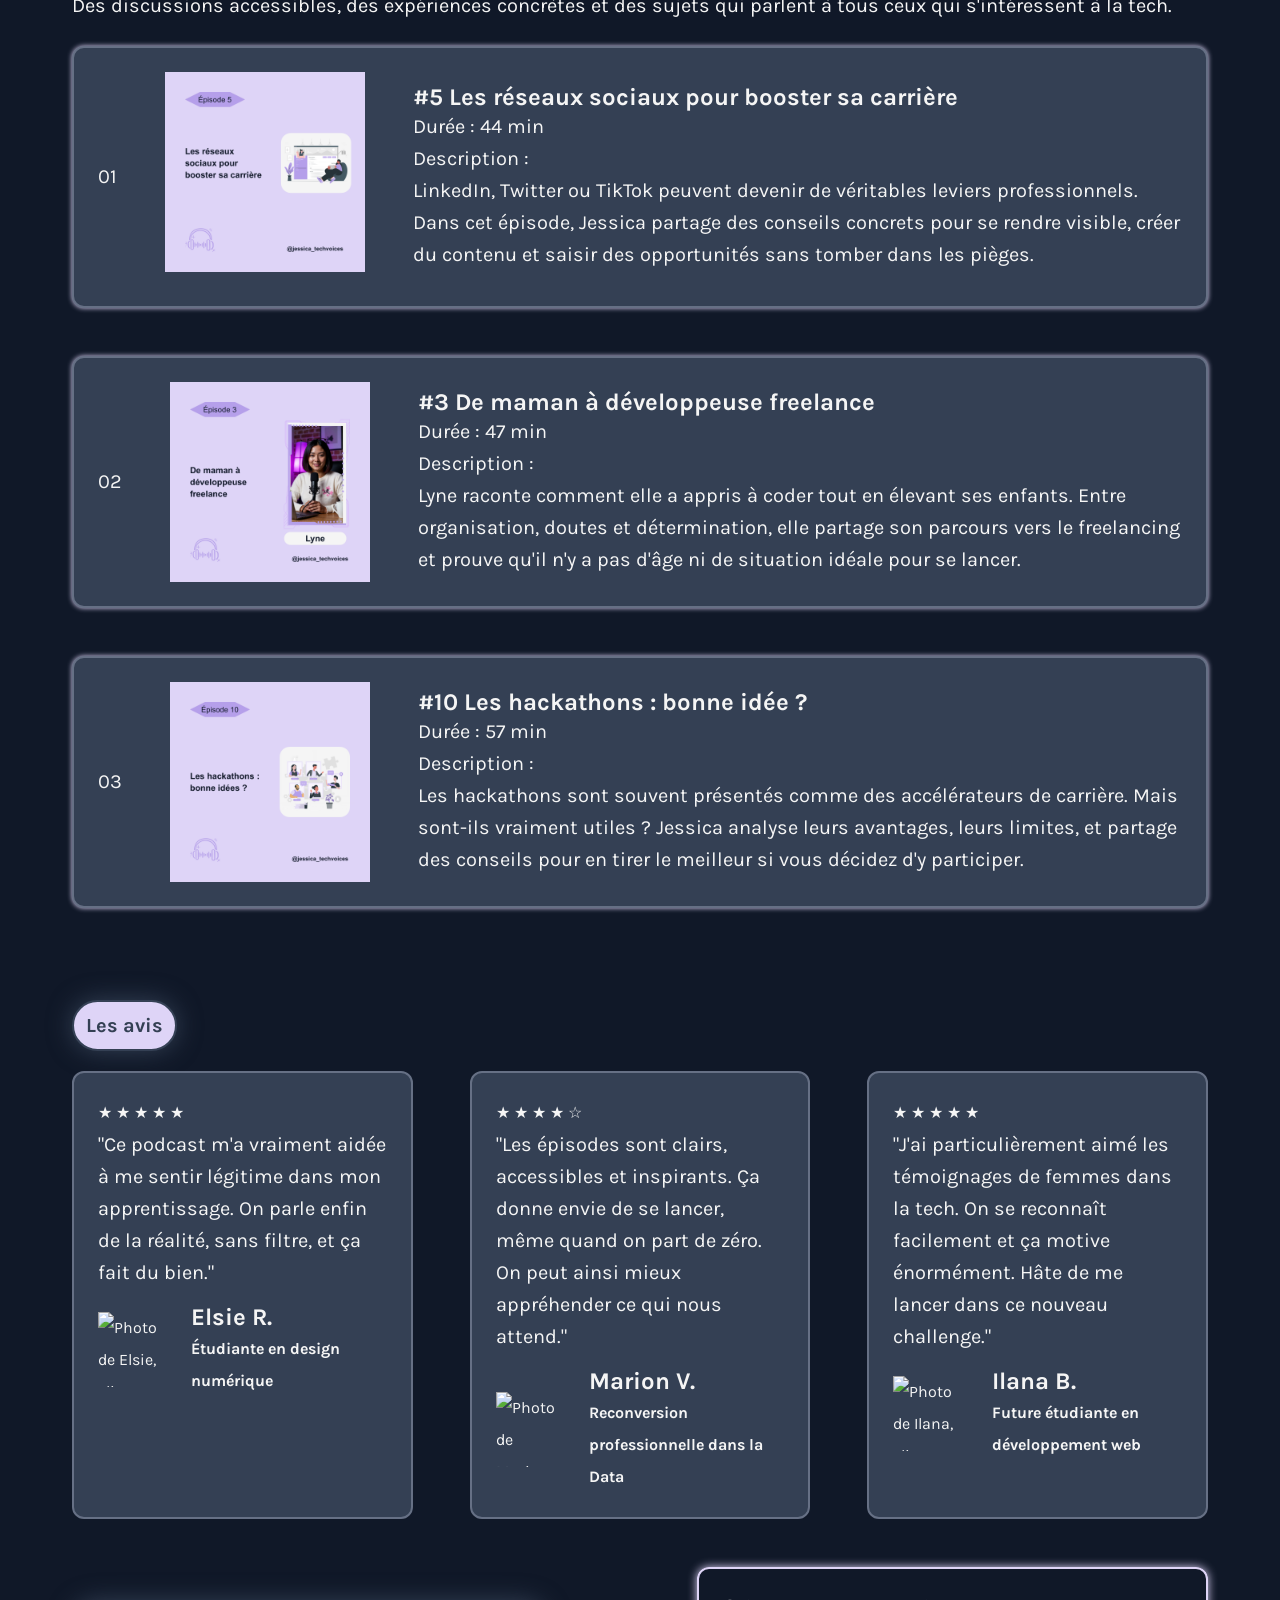
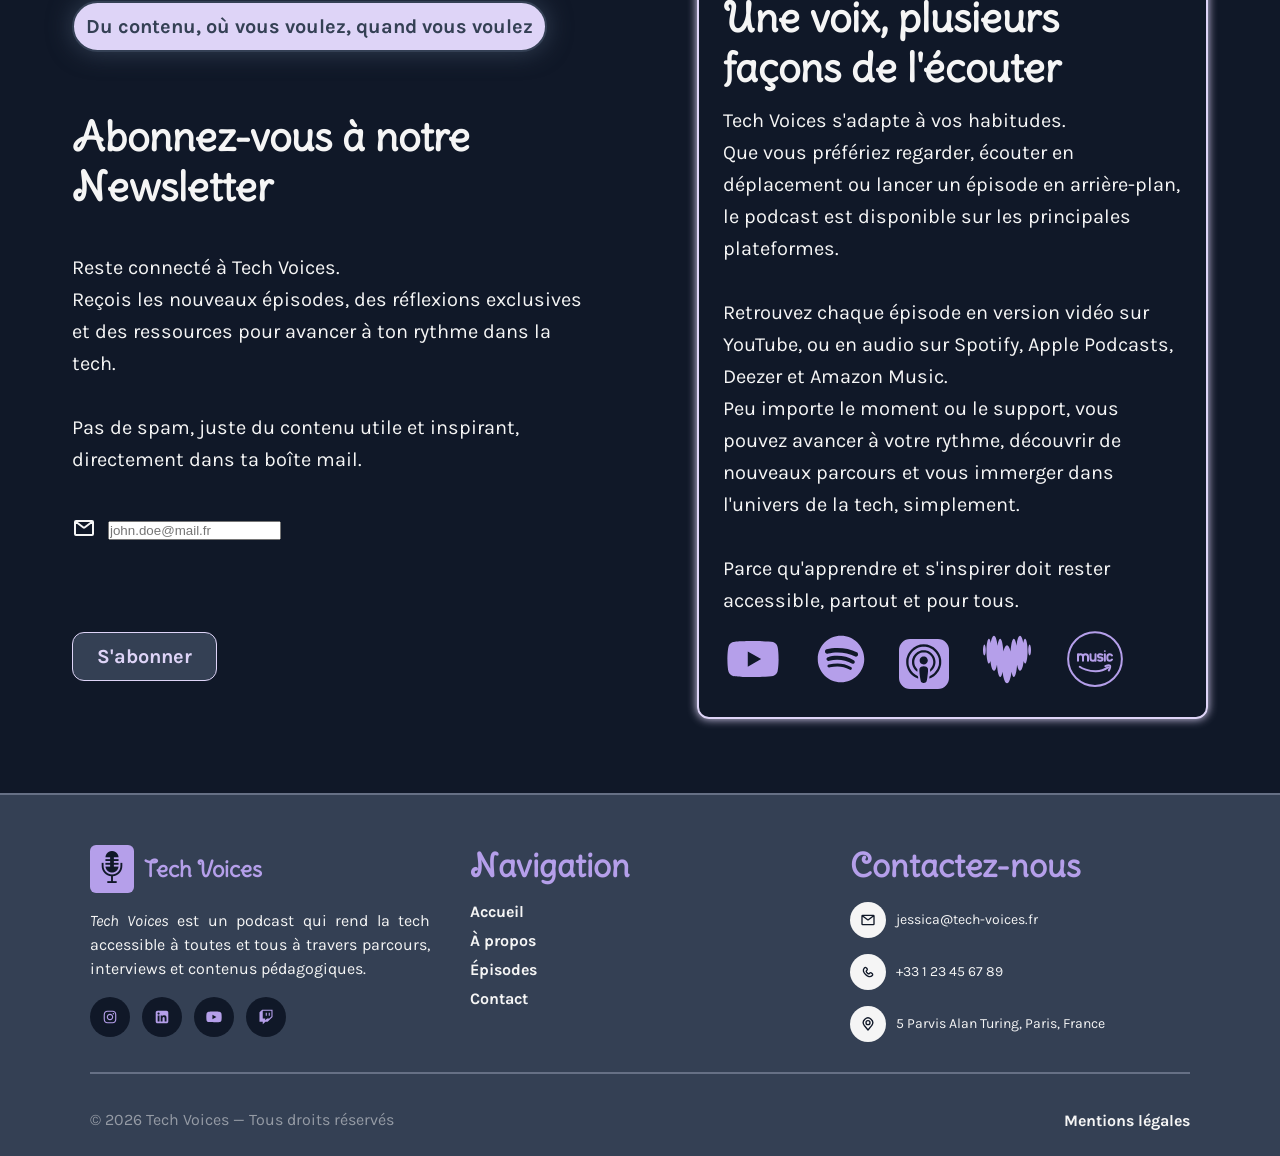
==== commit e50a7133: "add meta tags for SEO" ====
--- a/index.html
+++ b/index.html
@@ -4,6 +4,14 @@
     <meta charset="UTF-8" />
     <meta name="viewport" content="width=device-width, initial-scale=1.0" />
     <title>Tech Voices - Podcast</title>
+    <meta 
+      name="description" 
+      content="Tech Voices est un podcast qui rend la tech accessible à
+      toutes et tous à travers parcours, interviews et contenus pédagogiques."
+    >
+    <meta class="author" content="Élise B.">
+    <link rel="icon" type="image/x-icon" href="./images/favicon-micro.ico">
+    <meta name="keywords" content="podcast, tech, parcours inspirants">
     <link rel="stylesheet" href="css/style.css" />
     <link rel="stylesheet" href="css/index.css" />
   </head>
